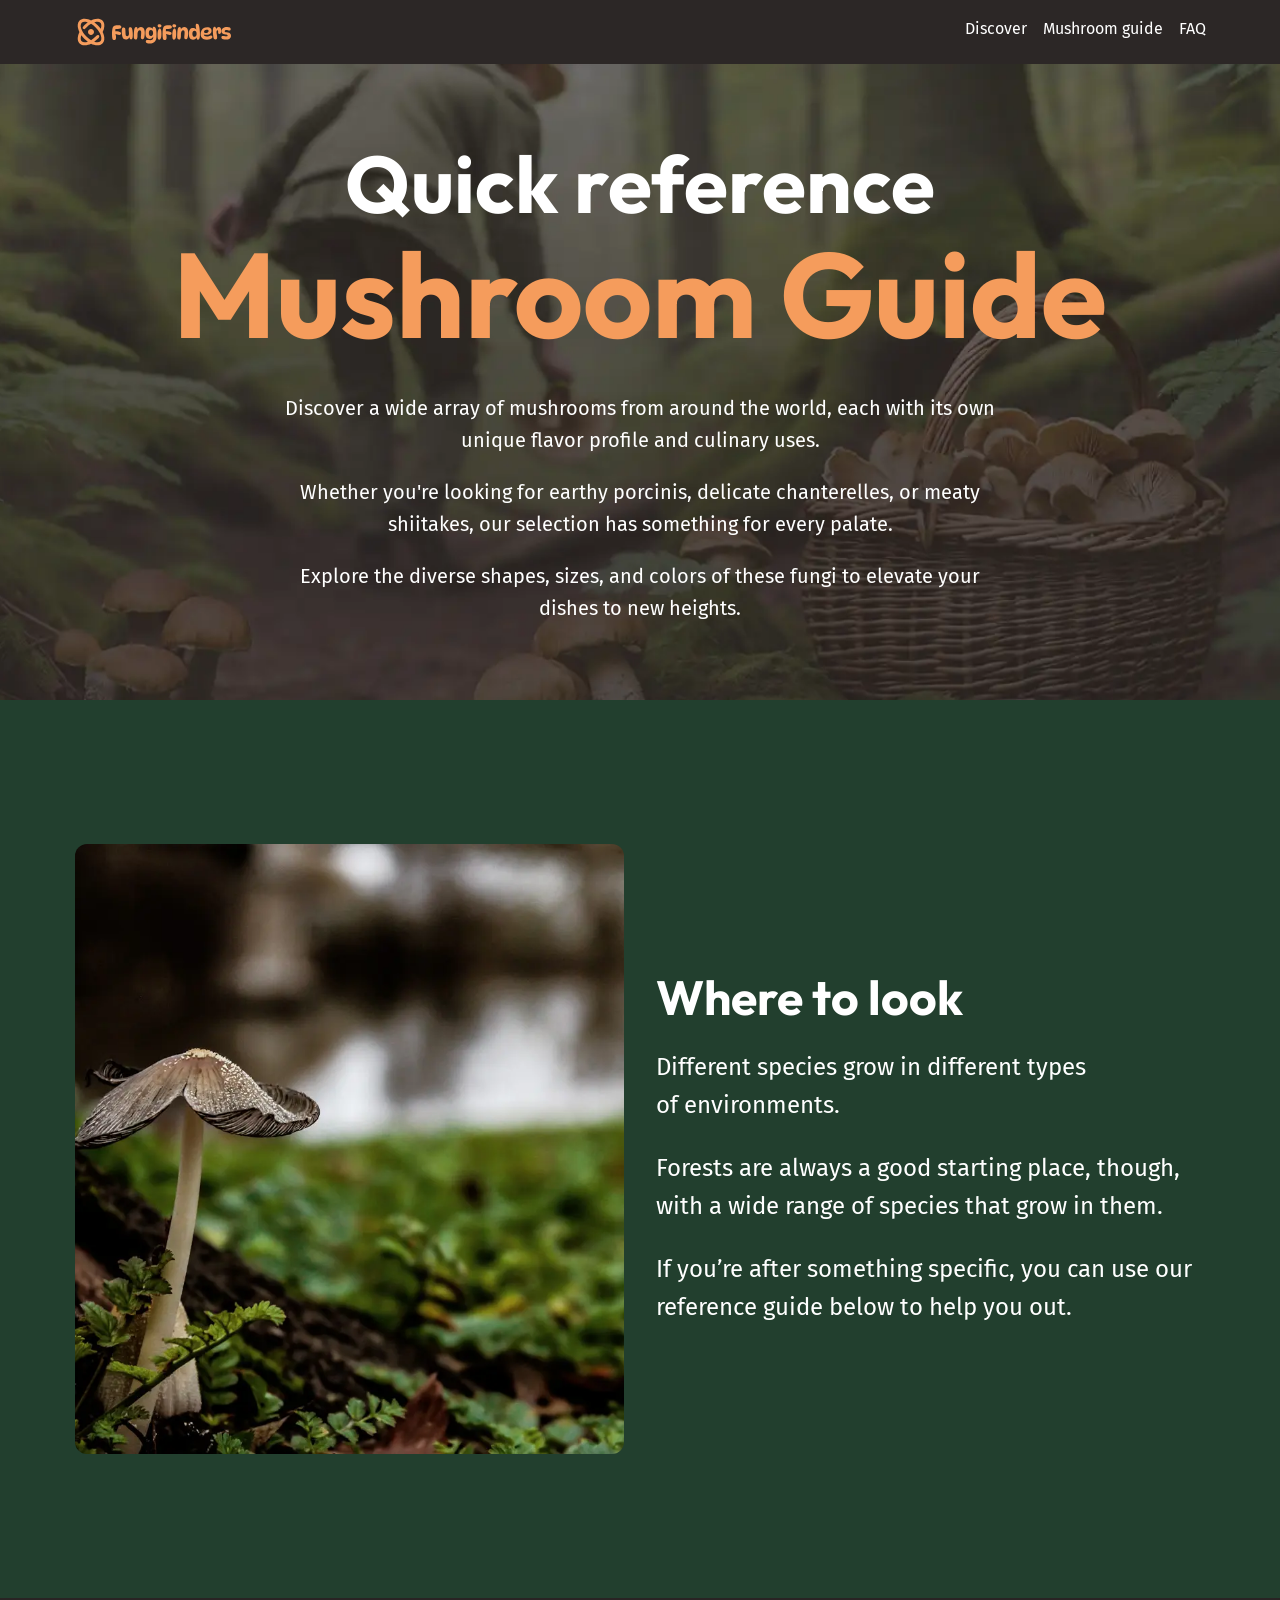
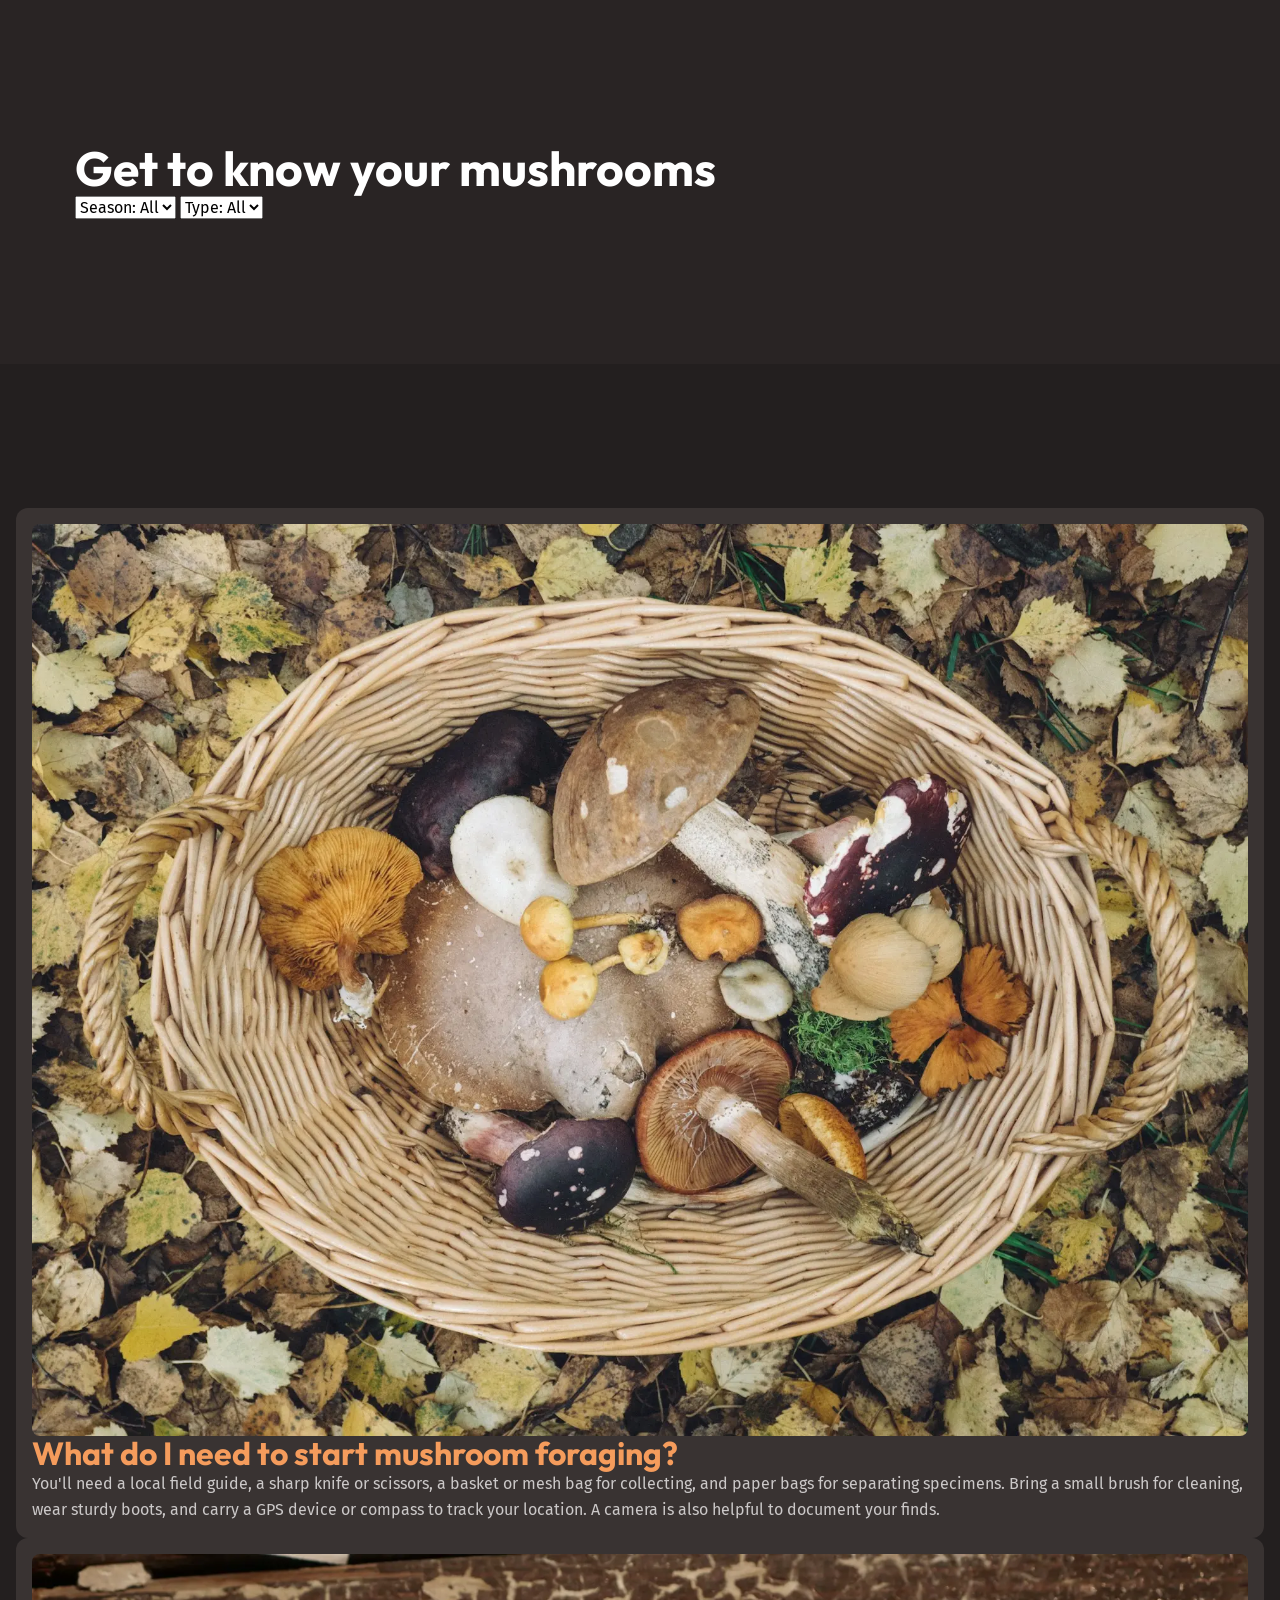
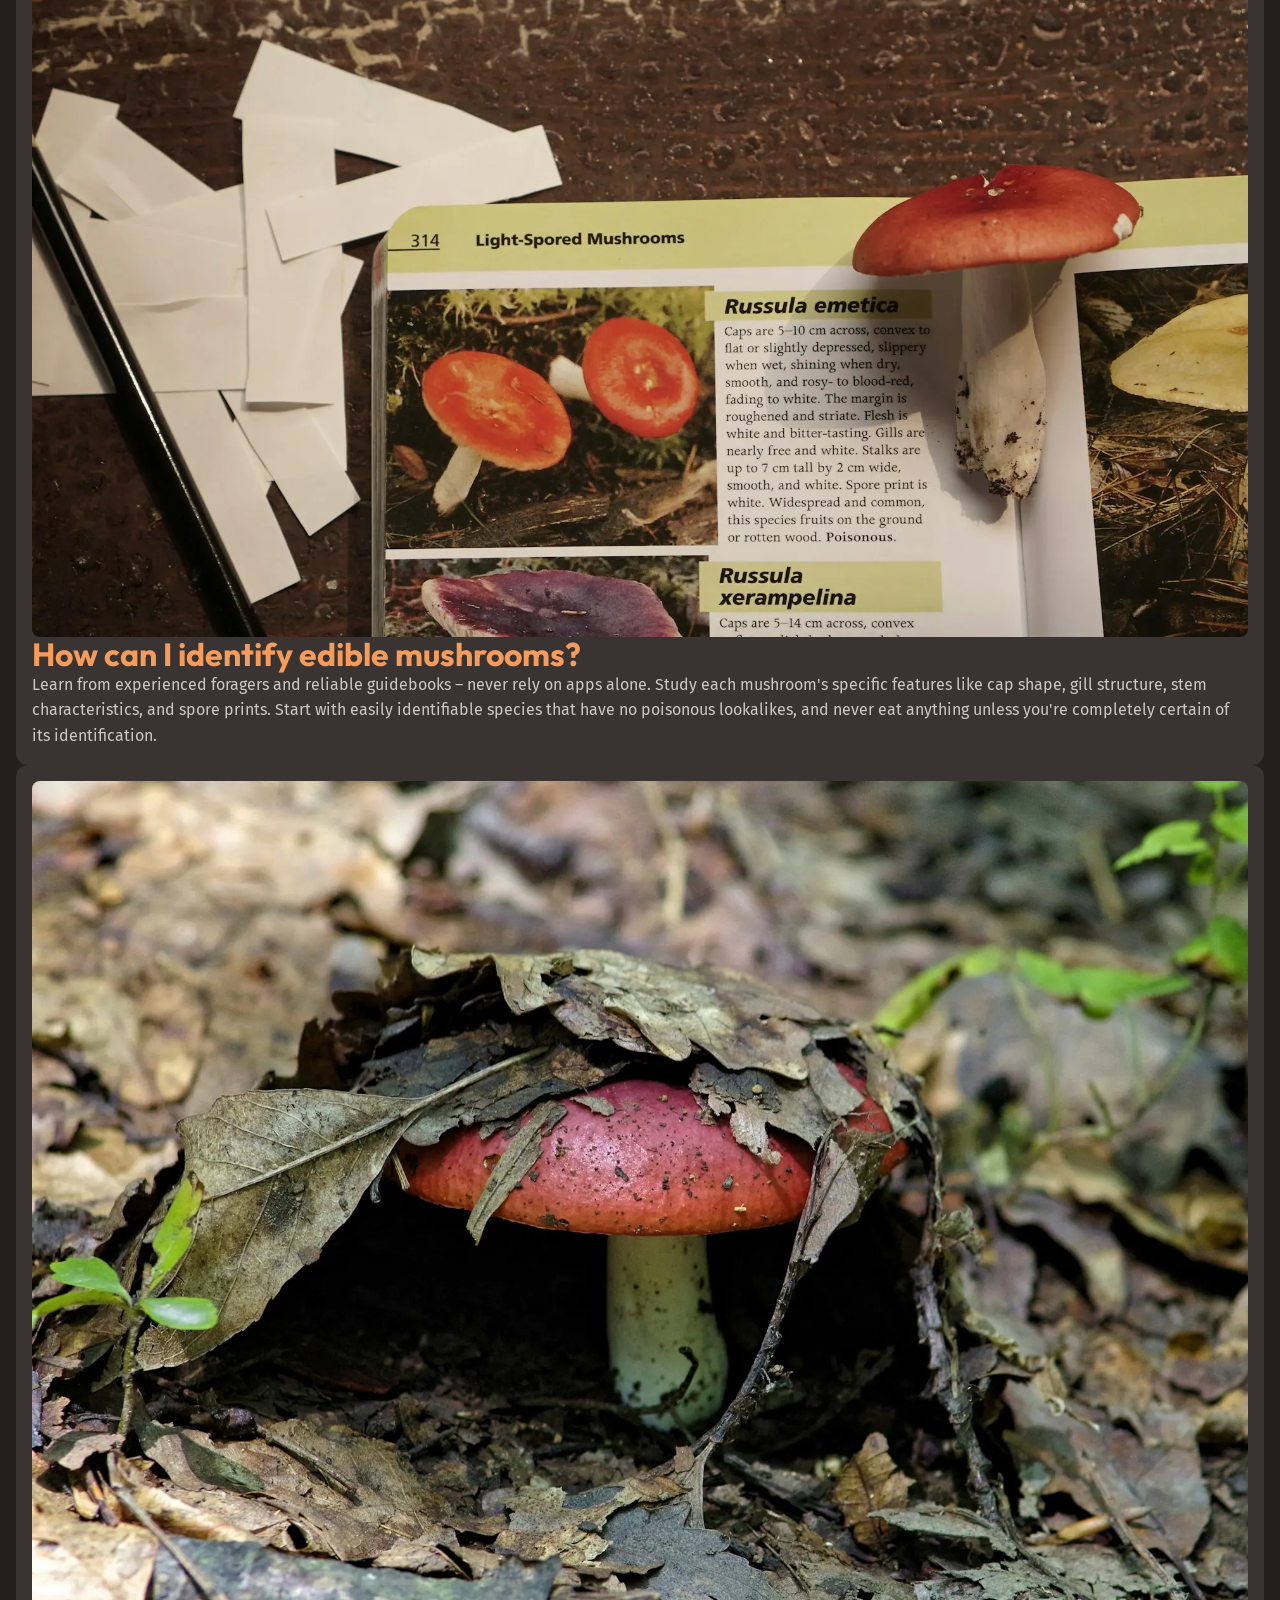
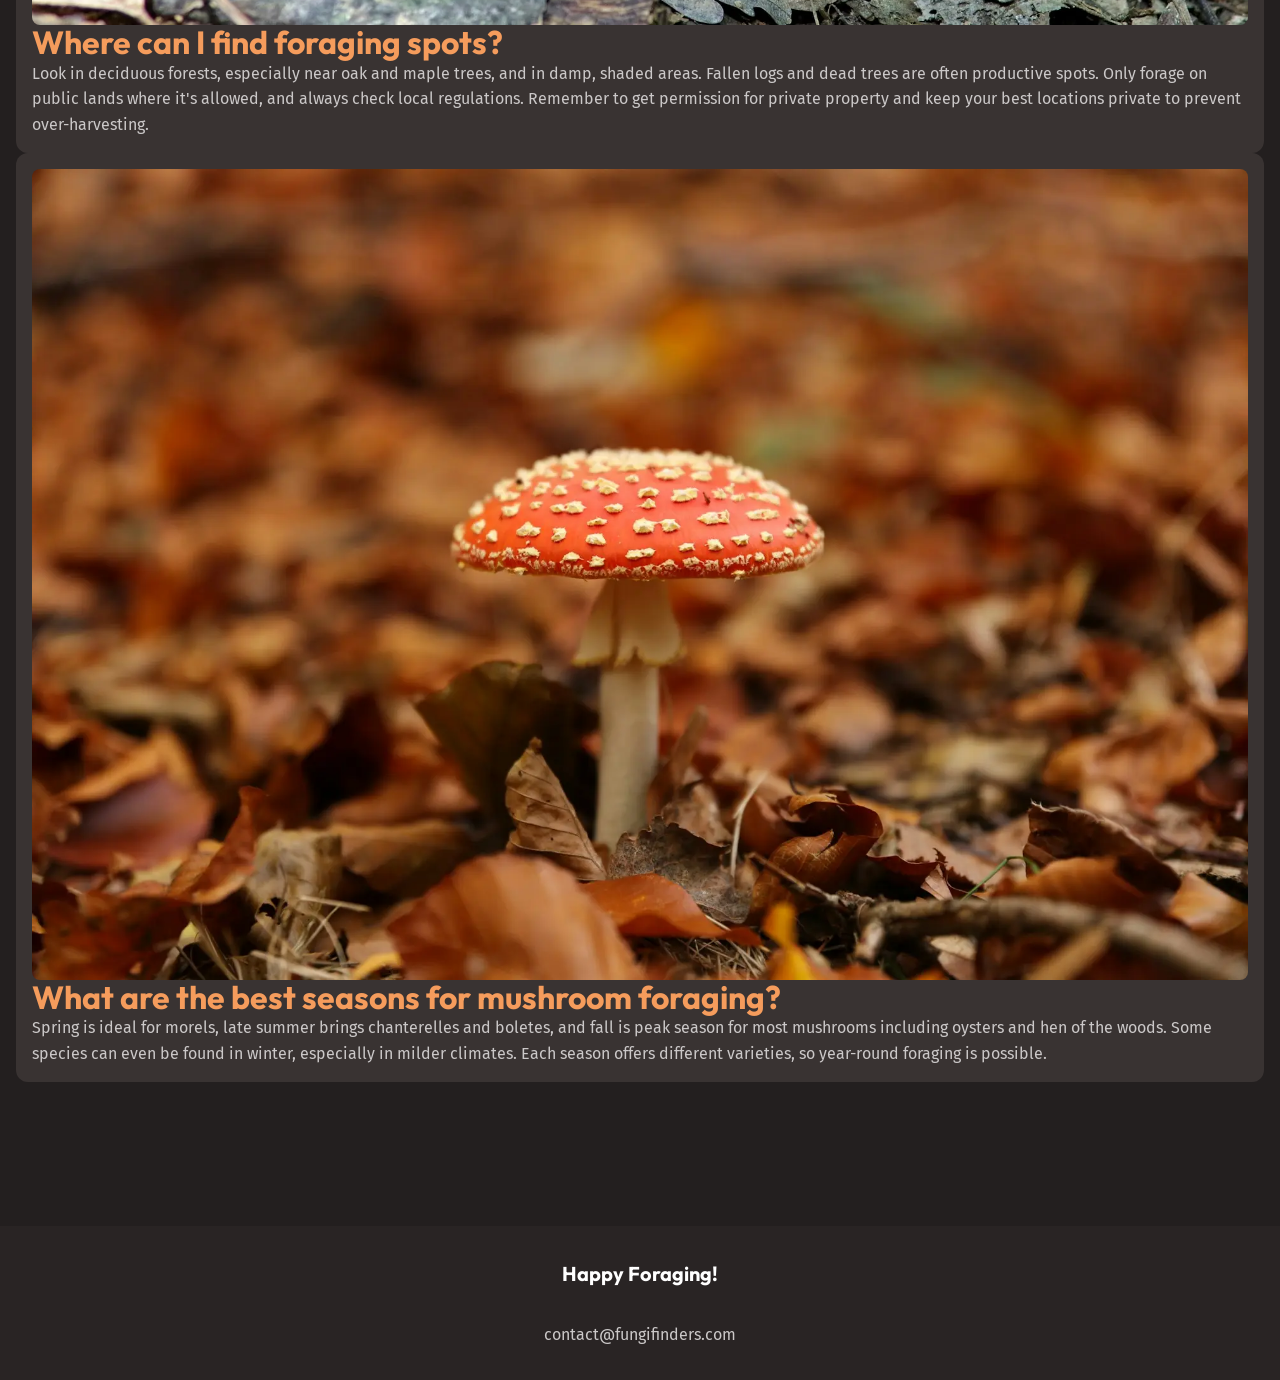
==== mushroom-guide.html @ 8bb2e45a "[ADD] second page markup structure" ====
<!doctype html>
<html lang="en">
  <head>
    <meta charset="UTF-8" />
    <meta name="viewport" content="width=device-width, initial-scale=1.0" />
    <title>Document</title>

    <!-- googlefonts -->
    <link rel="preconnect" href="https://fonts.googleapis.com" />
    <link rel="preconnect" href="https://fonts.gstatic.com" crossorigin />
    <link
      href="https://fonts.googleapis.com/css2?family=Fira+Sans:wght@400;700&family=Outfit:wght@100..900&display=swap"
      rel="stylesheet"
    />
    <!-- styles -->
    <link rel="stylesheet" href="./styles/reset.css" />
    <link rel="stylesheet" href="./styles/colors.css" />
    <link rel="stylesheet" href="./styles/typography.css" />
    <link rel="stylesheet" href="./styles/styles.css" />
  </head>
  <body>
    <a class="skip-to-main" href="#main">Skip to main</a>
    <header class="primary-header">
      <div class="wrapper">
        <div class="primary-header__innner">
          <img src="assets/fungi-finders.svg" alt="Fungi Finders" />
          <button aria-controls="primary-nav" aria-expanded="false">
            <span class="sr-only">Menu</span>
            <img src="/assets/hamburger.svg" alt="" />
          </button>
          <nav id="primary-nav" class="primary-nav">
            <ul role="list">
              <li>
                <a href="/">Discover</a>
              </li>
              <li>
                <a href="#">Mushroom guide</a>
              </li>
              <li>
                <a href="#">FAQ</a>
              </li>
            </ul>
          </nav>
        </div>
      </div>
    </header>

    <main id="main">
      <section class="hero section" data-padding="compact">
        <div class="wrapper">
          <h1 class="hero__title">
            Quick reference<span>Mushroom Guide</span>
          </h1>
        </div>
        <div class="wrapper" data-width="narrow">
          <div class="flow">
            <p>
              Discover a wide array of mushrooms from around the world, each
              with its own unique flavor profile and culinary uses.
            </p>

            <p>
              Whether you're looking for earthy porcinis, delicate chanterelles,
              or meaty shiitakes, our selection has something for every palate.
            </p>

            <p>
              Explore the diverse shapes, sizes, and colors of these fungi to
              elevate your dishes to new heights.
            </p>
          </div>
        </div>
      </section>

      <section class="section background-accent">
        <div class="wrapper">
          <div class="equal-columns" data-alignment="centered" data-gap="large">
            <div>
              <img
                src="/assets/where-to-look.webp"
                alt="َA white mushroom with a large cap growing on the forest floor."
              />
            </div>
            <div class="flow font-size-lg text-high-contrast">
              <h2 class="section-title">Where to look</h2>
              <p>Different species grow in different types of environments.</p>
              <p>
                Forests are always a good starting place, though, with a wide
                range of species that grow in them.
              </p>
              <p>
                If you’re after something specific, you can use our reference
                guide below to help you out.
              </p>
            </div>
          </div>
        </div>
      </section>

      <section class="section background-dark">
        <div class="wrapper">
          <h2 class="section-title">Get to know your mushrooms</h2>
          <select>
            <option value="all">Season: All</option>
            <option value="spring">Spring</option>
            <option value="summer">Summer</option>
            <option value="fall">Fall</option>
          </select>
          <select>
            <option value="all">Type: All</option>
            <option value="edible">Edible</option>
            <option value="toxic">Toxic</option>
          </select>
        </div>

        <!-- grid of 12 cards -->
        <div></div>
      </section>

      <section class="section background-extra-dark">
        <div class="wrapper" data-width="wide">
          <div class="card">
            <img
              src="/assets/start-foraging.webp"
              alt="A basket full of wild mushrooms"
            />
            <h3 class="card__title">
              What do I need to start mushroom foraging?
            </h3>
            <p>
              You'll need a local field guide, a sharp knife or scissors, a
              basket or mesh bag for collecting, and paper bags for separating
              specimens. Bring a small brush for cleaning, wear sturdy boots,
              and carry a GPS device or compass to track your location. A camera
              is also helpful to document your finds.
            </p>
          </div>
          <div class="card">
            <img
              src="/assets/identify-mushrooms.webp"
              alt="A mushroom on top of a book, showing the information about that mushroom."
            />
            <h3 class="card__title">How can I identify edible mushrooms?</h3>
            <p>
              Learn from experienced foragers and reliable guidebooks – never
              rely on apps alone. Study each mushroom's specific features like
              cap shape, gill structure, stem characteristics, and spore prints.
              Start with easily identifiable species that have no poisonous
              lookalikes, and never eat anything unless you're completely
              certain of its identification.
            </p>
          </div>
          <div class="card">
            <img
              src="/assets/where-to-find.webp"
              alt="A wet mushroom with a red cap, poking out from a pile of leaves."
            />
            <h3 class="card__title">Where can I find foraging spots?</h3>
            <p>
              Look in deciduous forests, especially near oak and maple trees,
              and in damp, shaded areas. Fallen logs and dead trees are often
              productive spots. Only forage on public lands where it's allowed,
              and always check local regulations. Remember to get permission for
              private property and keep your best locations private to prevent
              over-harvesting.
            </p>
          </div>
          <div class="card">
            <img
              src="/assets/best-seasons.webp"
              alt="A red capped mushroom with white dots on it growing out of a leafy forest floor."
            />
            <h3 class="card__title">
              What are the best seasons for mushroom foraging?
            </h3>
            <p>
              Spring is ideal for morels, late summer brings chanterelles and
              boletes, and fall is peak season for most mushrooms including
              oysters and hen of the woods. Some species can even be found in
              winter, especially in milder climates. Each season offers
              different varieties, so year-round foraging is possible.
            </p>
          </div>
        </div>
      </section>
    </main>

    <footer class="primary-footer">
      <p>Happy Foraging!</p>
      <a href="mailto:contact@fungifinders.com">contact@fungifinders.com</a>
    </footer>

    <script src="scripts/main.js"></script>
  </body>
</html>
---- styles/colors.css ----
:root {
  --clr-white: hsl(0, 0%, 100%);

  --clr-gray-100: hsl(0, 2%, 79%);

  --clr-brand-400: hsl(25, 88%, 75%);
  --clr-brand-500: hsl(25, 88%, 66%);

  --clr-green-400: hsl(143, 19%, 49%);
  --clr-green-500: hsl(143, 38%, 37%);
  --clr-green-600: hsl(145, 29%, 19%);

  --clr-brown-500: hsl(10, 5%, 25%);
  --clr-brown-600: hsl(9, 7%, 21%);
  --clr-brown-700: hsl(9, 8%, 16%);
  --clr-brown-800: hsl(0, 6%, 15%);
  --clr-brown-900: hsl(0, 6%, 13%);

  --clr-orange-500: hsl(28, 43%, 28%);

  --clr-red-500: hsl(359, 34%, 24%);

  --clr-teal-500: hsl(186, 42%, 25%);
}
---- styles/typography.css ----
:root {
  --ff-heading: "Outfit", sans-serif;
  --ff-body: "Fira Sans", sans-serif;

  --fs-300: 0.875rem;
  --fs-400: 1rem;
  --fs-500: 1.125rem;
  --fs-600: 1.25rem;
  --fs-700: 1.5rem;
  --fs-800: 2rem;
  --fs-900: 3.75rem;
  --fs-1000: 3.75rem;

  @media (width > 760px) {
    --fs-300: 0.875rem;
    --fs-400: 1rem;
    --fs-500: 1.25rem;
    --fs-600: 1.5rem;
    --fs-700: 2rem;
    --fs-800: 3rem;
    --fs-900: 5rem;
    --fs-1000: 7.5rem;
  }
}
---- styles/styles.css ----
:root {
  --text-main: var(--clr-gray-100);
  --text-high-contrast: var(--clr-white);
  --text-brand: var(--clr-brand-500);
  --text-brand-light: var(--clr-brand-400);

  --background-accent-light: var(--clr-green-400);
  --background-accent-main: var(--clr-green-500);
  --background-accent-dark: var(--clr-green-600);

  --background-extra-light: var(--clr-brown-500);
  --background-light: var(--clr-brown-600);
  --background-main: var(--clr-brown-700);
  --background-dark: var(--clr-brown-800);
  --background-extra-dark: var(--clr-brown-900);

  --font-family-heading: var(--ff-heading);
  --font-family-body: var(--ff-body);

  --font-size-heading-sm: var(--fs-700);
  --font-size-heading-regular: var(--fs-800);
  --font-size-heading-lg: var(--fs-900);
  --font-size-heading-xl: var(--fs-1000);

  --font-size-sm: var(--fs-300);
  --font-size-regular: var(--fs-400);
  --font-size-md: var(--fs-500);
  --font-size-lg: var(--fs-600);

  --border-radius-1: 0.25rem;
  --border-radius-2: 0.5rem;
  --border-radius-3: 0.75rem;
}

@layer reset {
  html {
    font-family: var(--ff-body);
    line-height: 1.6;
  }

  body {
    background-color: var(--background-main);
    color: var(--text-main);
    font-size: var(--font-size-regular);

    h1,
    h2,
    h3,
    h4 {
      font-family: var(--ff-heading);
      color: var(--text-high-contrast);
    }

    h1 {
      font-size: var(--font-size-heading-lg);
    }

    a {
      color: var(--text-high-contrast);
    }

    a:hover,
    a:focus-visible {
      color: var(--text-brand-light);
    }

    img {
      border-radius: var(--border-radius-3);
    }
  }
}

@layer layout {
  .flow > * + * {
    margin-top: 1em;
  }

  .grid-flow {
    gap: var(--grid-flow-gap, 1rem);
  }

  .equal-columns {
    display: grid;
    gap: var(--equal-columns-gap, 1rem);
    align-items: var(--equal-columns-vertical-alignment, stretch);

    @media (width > 760px) {
      grid-auto-flow: column;
      grid-auto-columns: 1fr;
    }

    &[data-gap="large"] {
      --equal-columns-gap: 2rem;
    }

    &[data-alignment="centered"] {
      --equal-columns-vertical-alignment: center;
    }
  }

  .section {
    --padding-block: 3.75rem;

    padding-block: var(--padding-block);

    @media (width > 720px) {
      padding-block: 8rem;
    }

    &[data-padding="compact"] {
      padding-block: var(--padding-block);
    }
  }

  .wrapper {
    --wraper-max-width: 1131px;
    --wrappper-width-wide: 1344px;
    --wrapper-width-narrow: 720px;

    max-width: var(--wraper-max-width);
    margin-inline: auto;
    padding: 1rem;

    box-sizing: content-box;

    &[data-width="wide"] {
      max-width: var(--wrappper-width-wide);
    }
    &[data-width="narrow"] {
      max-width: var(--wrapper-width-narrow);
    }
  }
}

@layer components {
  .skip-to-main:not(:focus) {
    clip: rect(0 0 0 0);
    clip-path: inset(50%);
    height: 1px;
    overflow: hidden;
    position: absolute;
    white-space: nowrap;
    width: 1px;
  }

  .skip-to-main {
    position: absolute;
    background-color: var(--background-accent-main);
    top: 1rem;
    left: 2rem;
    padding: 1rem;
    border: 0;
    border-radius: var(--border-radius-2);
  }

  .primary-header__innner {
    display: flex;
    flex-wrap: wrap;
    gap: 1rem;
    justify-content: space-between;
  }

  [aria-controls="primary-nav"] {
    z-index: 200;
    cursor: pointer;
    background: transparent;
    border: 0;
    display: none;
    img {
      border-radius: 0;
    }

    @media (width < 720px) {
      display: inline-block;
    }
  }

  .primary-nav {
    ul {
      display: flex;
      flex-wrap: wrap;
      gap: 0.5rem 1rem;
    }

    a {
      text-decoration: none;
    }

    @media (width < 720px) {
      display: none;
      position: absolute;
      z-index: 100;
      top: 0;
      right: 0;
      font-size: var(--font-size-lg);
      font-family: var(--ff-heading);
      background-color: var(--background-accent-main);
      padding: 2rem;
      font-weight: 700;
      border-radius: 0 0 0 var(--border-radius-2);

      ul {
        gap: 0;
        flex-direction: column;
      }

      /* li:not(:first-child) {} */
      li + li {
        margin-block-start: 1rem;
        padding-block-start: 1rem;
        border-top: 2px solid var(--background-accent-light);
      }
    }

    /* same as commented code */
    [aria-expanded="true"] ~ & {
      display: block;
    }
  }

  /* @media (width < 720px) {
    [aria-expanded="true"] ~ .primary-nav {
      display: block;
    }
  } */

  .hero {
    text-align: center;
    font-size: var(--font-size-md);
    color: var(--text-high-contrast);
    background-image: url("/assets//hero.webp");
    background-size: cover;
    background-position: center;
  }

  .hero__title {
    font-size: var(--font-size-heading-lg);

    span {
      font-size: var(--font-size-heading-xl);
      /* font-size: 7.5rem; */
      color: var(--text-brand);
      display: block;
    }
  }

  .card {
    padding: 1rem;
    background-color: var(--background-light);
    border-radius: var(--border-radius-3);

    img {
      border-radius: var(--border-radius-2);
    }
  }

  .card__title {
    font-size: var(--car-title-font-size, var(--font-size-heading-sm));
    color: var(--card-title-color, var(--text-brand));
  }

  .button {
    display: inline-flex;
    text-decoration: none;
    padding: 0.5rem;
    background-color: var(--background-accent-main);
    font-size: var(--font-size-md);
    border-radius: var(--border-radius-2);
    cursor: pointer;
    font-weight: 700;
    &:hover,
    &:focus-visible {
      color: var(--text-high-contrast);
      background-color: var(--background-accent-light);
    }
  }

  .primary-footer {
    text-align: center;
    background-color: var(--background-dark);
    padding: 2rem;
    display: grid;
    gap: 2rem;

    p {
      font-weight: 700;
      font-family: var(--ff-heading);
      font-size: var(--font-size-md);
      color: var(--text-high-contrast);
    }

    a {
      text-decoration: none;
      color: var(--text-main);
    }
    a:hover,
    a:focus-visible {
      color: var(--text-brand);
    }
  }
}

@layer utilities {
  .text-center {
    text-align: center;
  }
  .text-brand {
    color: var(--text-brand);
  }
  .text-high-contrast {
    color: var(--text-high-contrast);
  }

  .section-title {
    font-size: var(--font-size-heading-regular);
  }

  .background-base {
    background-color: var(--background-base);
  }
  .background-light {
    background-color: var(--background-light);
  }
  .background-extra-light {
    background-color: var(--background-extra-light);
  }
  .background-dark {
    background-color: var(--background-dark);
  }
  .background-extra-dark {
    background-color: var(--background-extra-dark);
  }

  .background-accent {
    background-color: var(--background-accent-dark);
  }

  .font-size-sm {
    font-size: var(--font-size-sm);
  }
  .font-size-regular {
    font-size: var(--font-size-regular);
  }
  .font-size-md {
    font-size: var(--font-size-md);
  }
  .font-size-lg {
    font-size: var(--font-size-lg);
  }
  /* visually-hidden for screen readers */
  .sr-only {
    clip: rect(0 0 0 0);
    clip-path: inset(50%);
    height: 1px;
    overflow: hidden;
    position: absolute;
    white-space: nowrap;
    width: 1px;
  }
}
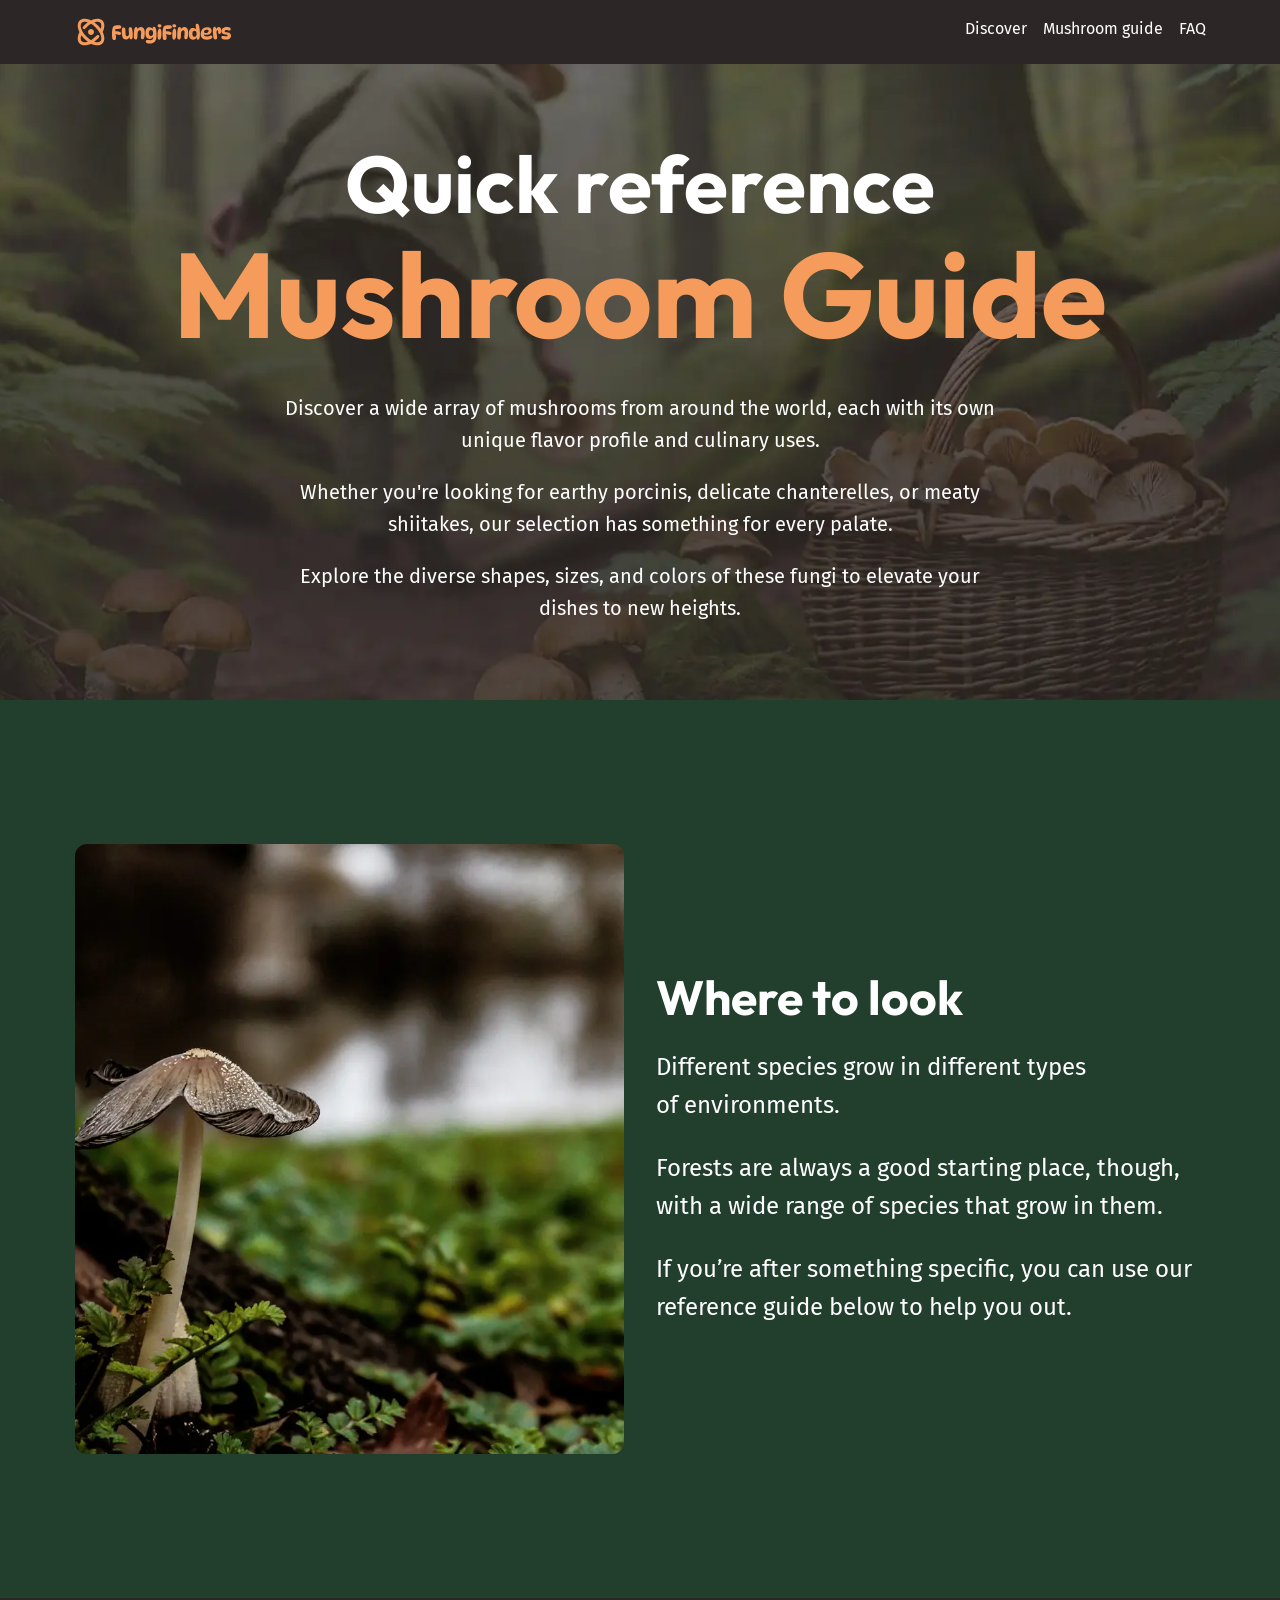
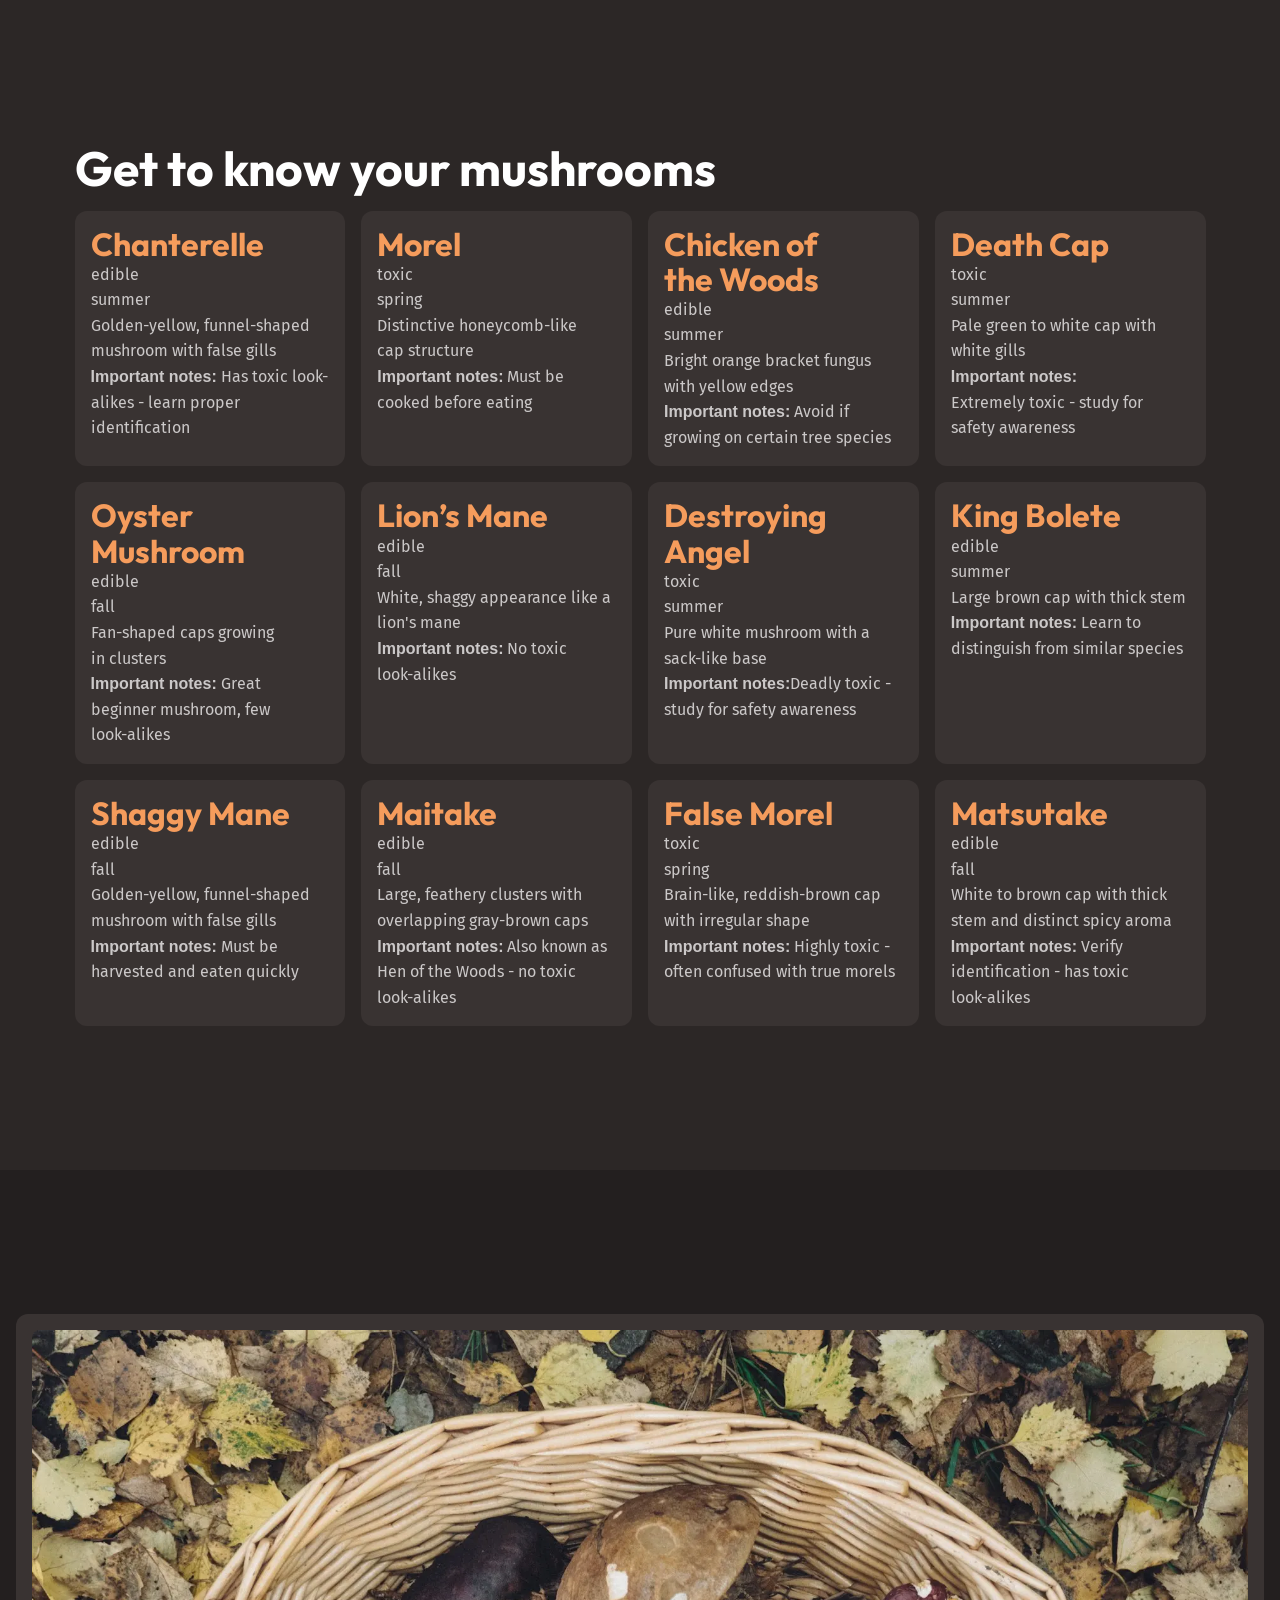
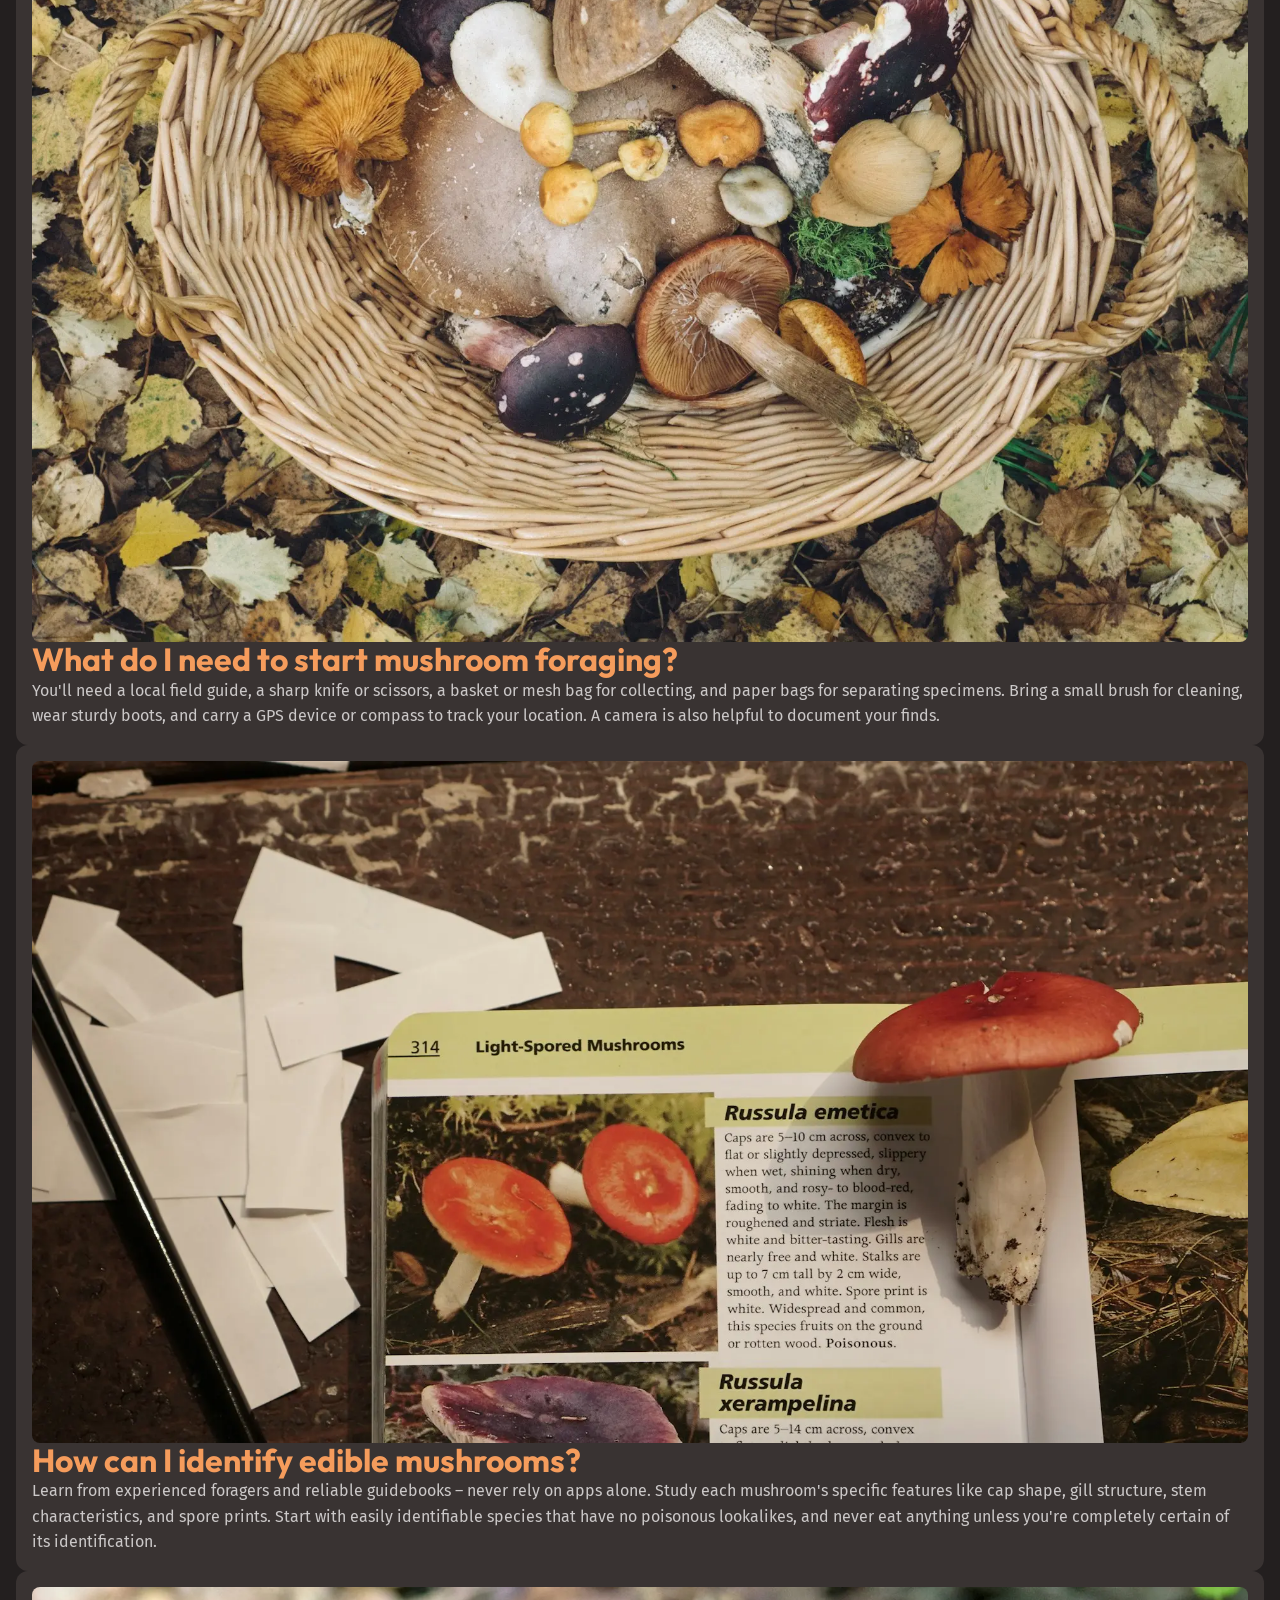
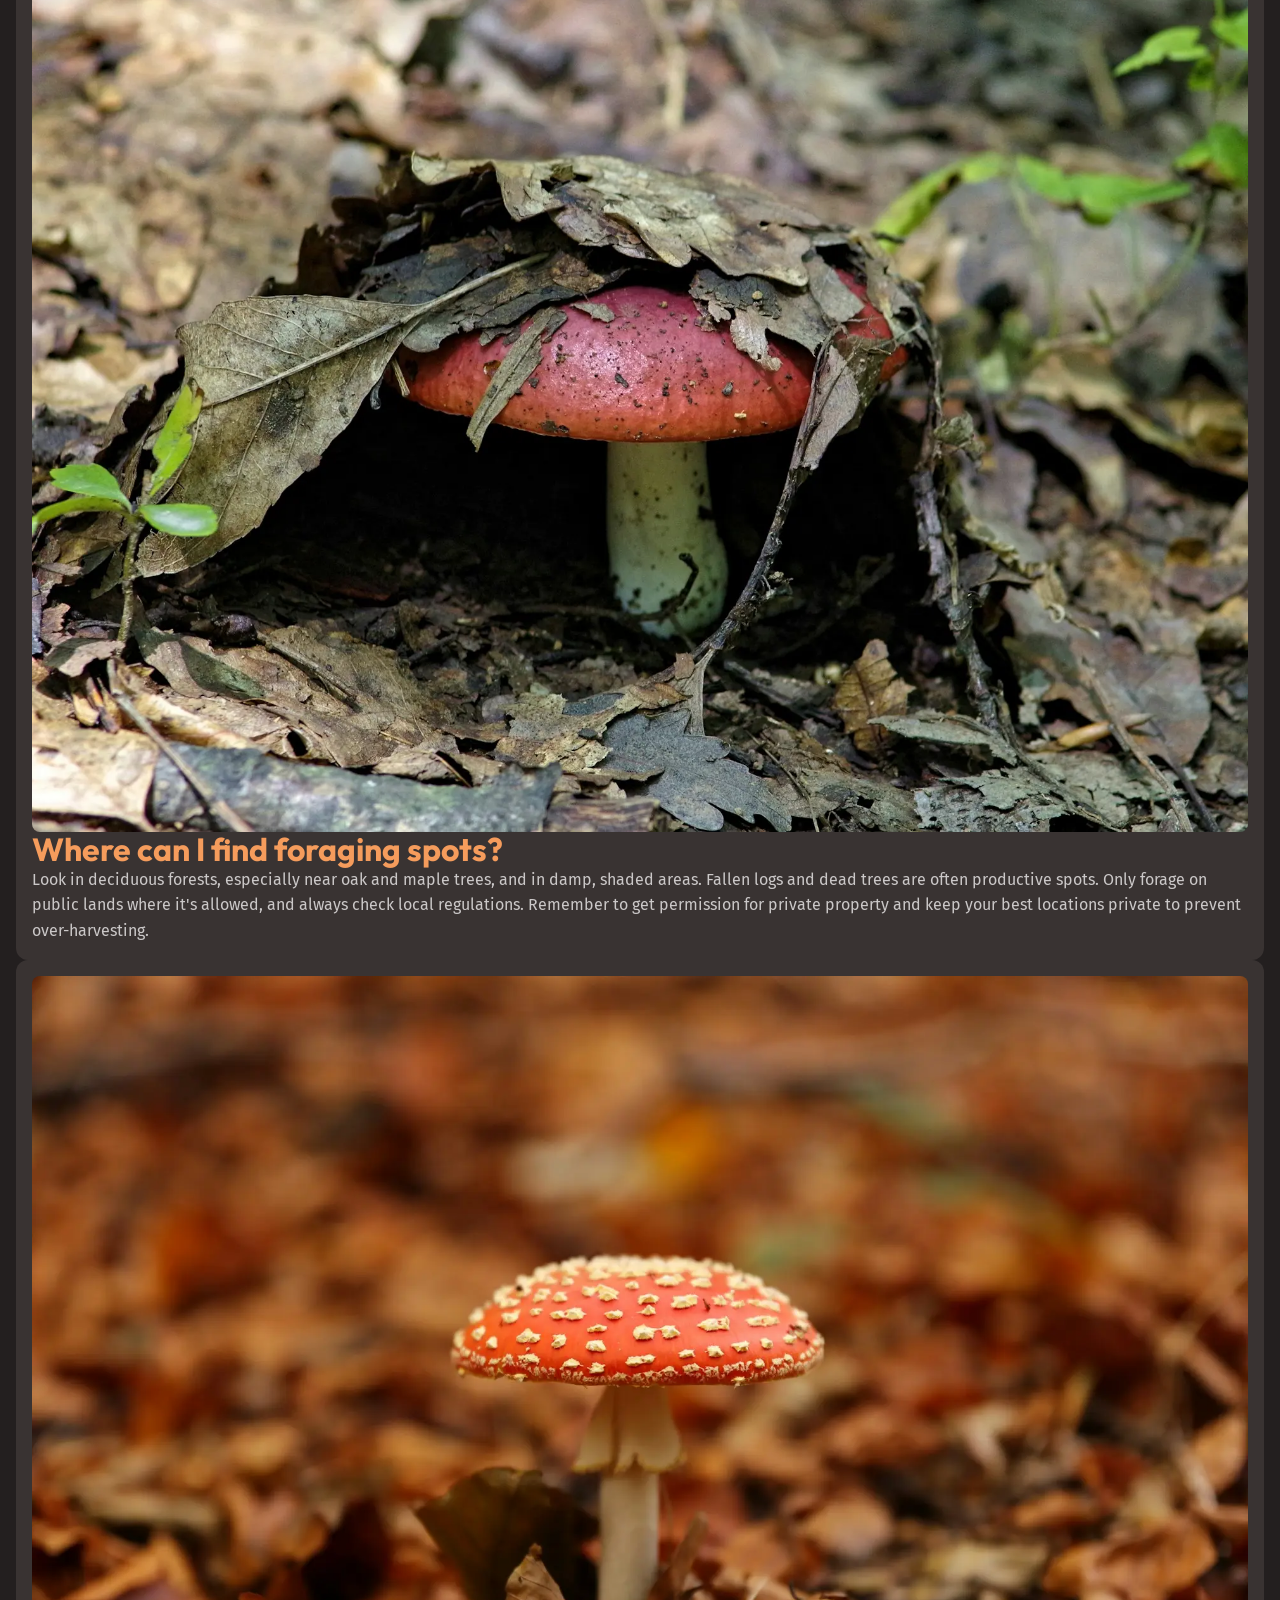
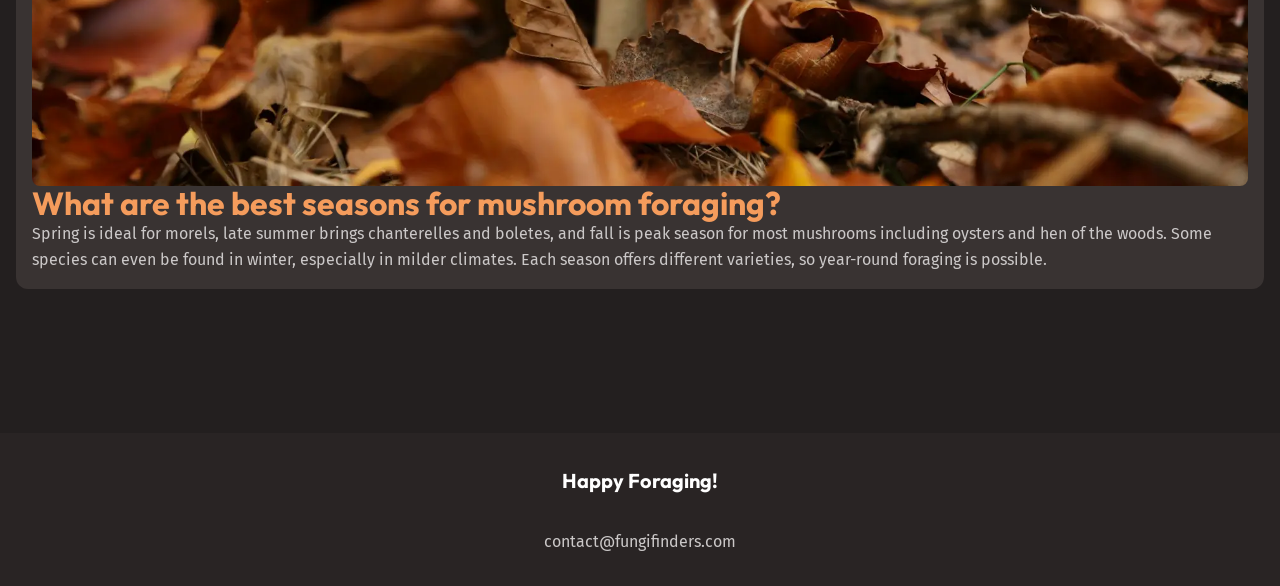
==== commit 379e1167: "[ADD] twelve responsible cards" ====
--- a/mushroom-guide.html
+++ b/mushroom-guide.html
@@ -97,24 +97,330 @@
         </div>
       </section>
 
-      <section class="section background-dark">
-        <div class="wrapper">
+    <section class="section mushroom-guide">
+        <div class="wrapper flow">
           <h2 class="section-title">Get to know your mushrooms</h2>
-          <select>
-            <option value="all">Season: All</option>
-            <option value="spring">Spring</option>
-            <option value="summer">Summer</option>
-            <option value="fall">Fall</option>
-          </select>
-          <select>
-            <option value="all">Type: All</option>
-            <option value="edible">Edible</option>
-            <option value="toxic">Toxic</option>
-          </select>
+          <div>
+            <select name="season" id="season" hidden>
+              <option value="all">Season: All</option>
+              <option value="spring">Spring</option>
+              <option value="summer">Summer</option>
+              <option value="fall">Fall</option>
+            </select>
+            <select name="edible" id="edible" hidden>
+              <option value="all">Type: All</option>
+              <option value="edible">Edible</option>
+              <option value="toxic">Toxic</option>
+            </select>
+          </div>
+
+          <div class="grid-auto-fit">
+            <div class="card">
+              <h3 class="card__title">Chanterelle</h3>
+              <ul
+                class="tag-list"
+                role="list"
+                aria-label="Mushroom characteristics"
+              >
+                <li data-edible="edible">
+                  <span class="sr-only">This mushroom is</span>
+                  edible
+                </li>
+                <li data-season="summer">
+                  <span class="sr-only"
+                    >You can harvest this mushroom in the</span
+                  >
+                  summer
+                </li>
+              </ul>
+
+              <p>Golden-yellow, funnel-shaped mushroom with false gills</p>
+              <p class="card__note">
+                <strong>Important notes:</strong> Has toxic look-alikes - learn
+                proper identification
+              </p>
+            </div>
+            <div class="card">
+              <h3 class="card__title">Morel</h3>
+              <ul
+                class="tag-list"
+                role="list"
+                aria-label="Mushroom characteristics"
+              >
+                <li data-edible="toxic">
+                  <span class="sr-only">This mushroom is</span>
+                  toxic
+                </li>
+                <li data-season="spring">
+                  <span class="sr-only"
+                    >You can harvest this mushroom in the</span
+                  >
+                  spring
+                </li>
+              </ul>
+
+              <p>Distinctive honeycomb-like cap structure</p>
+              <p class="card__note">
+                <strong>Important notes:</strong> Must be cooked before eating
+              </p>
+            </div>
+
+            <div class="card">
+              <h3 class="card__title">Chicken of the Woods</h3>
+              <ul
+                class="tag-list"
+                role="list"
+                aria-label="Mushroom characteristics"
+              >
+                <li data-edible="edible">
+                  <span class="sr-only">This mushroom is</span>
+                  edible
+                </li>
+                <li data-season="summer">
+                  <span class="sr-only"
+                    >You can harvest this mushroom in the</span
+                  >
+                  summer
+                </li>
+              </ul>
+
+              <p>Bright orange bracket fungus with yellow edges</p>
+              <p class="card__note">
+                <strong>Important notes:</strong> Avoid if growing on certain
+                tree species
+              </p>
+            </div>
+
+            <div class="card">
+              <h3 class="card__title">Death Cap</h3>
+              <ul
+                class="tag-list"
+                role="list"
+                aria-label="Mushroom characteristics"
+              >
+                <li data-edible="toxic">
+                  <span class="sr-only">This mushroom is</span>
+                  toxic
+                </li>
+                <li data-season="summer">
+                  <span class="sr-only"
+                    >You can harvest this mushroom in the</span
+                  >
+                  summer
+                </li>
+              </ul>
+
+              <p>Pale green to white cap with white gills</p>
+              <p class="card__note">
+                <strong>Important notes:</strong> Extremely toxic - study for
+                safety awareness
+              </p>
+            </div>
+            <div class="card">
+              <h3 class="card__title">Oyster Mushroom</h3>
+              <ul
+                class="tag-list"
+                role="list"
+                aria-label="Mushroom characteristics"
+              >
+                <li data-edible="edible">
+                  <span class="sr-only">This mushroom is</span>
+                  edible
+                </li>
+                <li data-season="fall">
+                  <span class="sr-only"
+                    >You can harvest this mushroom in the</span
+                  >
+                  fall
+                </li>
+              </ul>
+
+              <p>Fan-shaped caps growing in clusters</p>
+              <p class="card__note">
+                <strong>Important notes:</strong> Great beginner mushroom, few
+                look-alikes
+              </p>
+            </div>
+            <div class="card">
+              <h3 class="card__title">Lion’s Mane</h3>
+              <ul
+                class="tag-list"
+                role="list"
+                aria-label="Mushroom characteristics"
+              >
+                <li data-edible="edible">
+                  <span class="sr-only">This mushroom is</span>
+                  edible
+                </li>
+                <li data-season="fall">
+                  <span class="sr-only"
+                    >You can harvest this mushroom in the</span
+                  >
+                  fall
+                </li>
+              </ul>
+
+              <p>White, shaggy appearance like a lion's mane</p>
+              <p class="card__note">
+                <strong>Important notes:</strong> No toxic look-alikes
+              </p>
+            </div>
+            <div class="card">
+              <h3 class="card__title">Destroying Angel</h3>
+              <ul
+                class="tag-list"
+                role="list"
+                aria-label="Mushroom characteristics"
+              >
+                <li data-edible="edible">
+                  <span class="sr-only">This mushroom is</span>
+                  toxic
+                </li>
+                <li data-season="summer">
+                  <span class="sr-only"
+                    >You can harvest this mushroom in the</span
+                  >
+                  summer
+                </li>
+              </ul>
+
+              <p>Pure white mushroom with a sack-like base</p>
+              <p class="card__note">
+                <strong>Important notes:</strong>Deadly toxic - study for safety
+                awareness
+              </p>
+            </div>
+            <div class="card">
+              <h3 class="card__title">King Bolete</h3>
+              <ul
+                class="tag-list"
+                role="list"
+                aria-label="Mushroom characteristics"
+              >
+                <li data-edible="edible">
+                  <span class="sr-only">This mushroom is</span>
+                  edible
+                </li>
+                <li data-season="summer">
+                  <span class="sr-only"
+                    >You can harvest this mushroom in the</span
+                  >
+                  summer
+                </li>
+              </ul>
+
+              <p>Large brown cap with thick stem</p>
+              <p class="card__note">
+                <strong>Important notes:</strong> Learn to distinguish from
+                similar species
+              </p>
+            </div>
+            <div class="card">
+              <h3 class="card__title">Shaggy Mane</h3>
+              <ul
+                class="tag-list"
+                role="list"
+                aria-label="Mushroom characteristics"
+              >
+                <li data-edible="edible">
+                  <span class="sr-only">This mushroom is</span>
+                  edible
+                </li>
+                <li data-season="fall">
+                  <span class="sr-only"
+                    >You can harvest this mushroom in the</span
+                  >
+                  fall
+                </li>
+              </ul>
+
+              <p>Golden-yellow, funnel-shaped mushroom with false gills</p>
+              <p class="card__note">
+                <strong>Important notes:</strong> Must be harvested and eaten
+                quickly
+              </p>
+            </div>
+            <div class="card">
+              <h3 class="card__title">Maitake</h3>
+              <ul
+                class="tag-list"
+                role="list"
+                aria-label="Mushroom characteristics"
+              >
+                <li data-edible="edible">
+                  <span class="sr-only">This mushroom is</span>
+                  edible
+                </li>
+                <li data-season="fall">
+                  <span class="sr-only"
+                    >You can harvest this mushroom in the</span
+                  >
+                  fall
+                </li>
+              </ul>
+
+              <p>Large, feathery clusters with overlapping gray-brown caps</p>
+              <p class="card__note">
+                <strong>Important notes:</strong> Also known as Hen of the Woods
+                - no toxic look-alikes
+              </p>
+            </div>
+            <div class="card">
+              <h3 class="card__title">False Morel</h3>
+              <ul
+                class="tag-list"
+                role="list"
+                aria-label="Mushroom characteristics"
+              >
+                <li data-edible="toxic">
+                  <span class="sr-only">This mushroom is</span>
+                  toxic
+                </li>
+                <li data-season="spring">
+                  <span class="sr-only"
+                    >You can harvest this mushroom in the</span
+                  >
+                  spring
+                </li>
+              </ul>
+
+              <p>Brain-like, reddish-brown cap with irregular shape</p>
+              <p class="card__note">
+                <strong>Important notes:</strong> Highly toxic - often confused
+                with true morels
+              </p>
+            </div>
+            <div class="card">
+              <h3 class="card__title">Matsutake</h3>
+              <ul
+                class="tag-list"
+                role="list"
+                aria-label="Mushroom characteristics"
+              >
+                <li data-edible="edible">
+                  <span class="sr-only">This mushroom is</span>
+                  edible
+                </li>
+                <li data-season="fall">
+                  <span class="sr-only"
+                    >You can harvest this mushroom in the</span
+                  >
+                  fall
+                </li>
+              </ul>
+
+              <p>White to brown cap with thick stem and distinct spicy aroma</p>
+              <p class="card__note">
+                <strong>Important notes:</strong> Verify identification - has
+                toxic look-alikes
+              </p>
+            </div>
+          </div>
+
+          <div class="no-results-message" hidden>
+            No cards match these filters
+          </div>
         </div>
-
-        <!-- grid of 12 cards -->
-        <div></div>
       </section>
 
       <section class="section background-extra-dark">
--- a/styles/styles.css
+++ b/styles/styles.css
@@ -129,6 +129,13 @@
     &[data-width="narrow"] {
       max-width: var(--wrapper-width-narrow);
     }
+  }
+
+  /* mushroom page */
+  .grid-auto-fit {
+    display: grid;
+    gap: 1rem 1rem;
+    grid-template-columns: repeat(auto-fit, minmax(min(250px, 100%), 1fr));
   }
 }
 
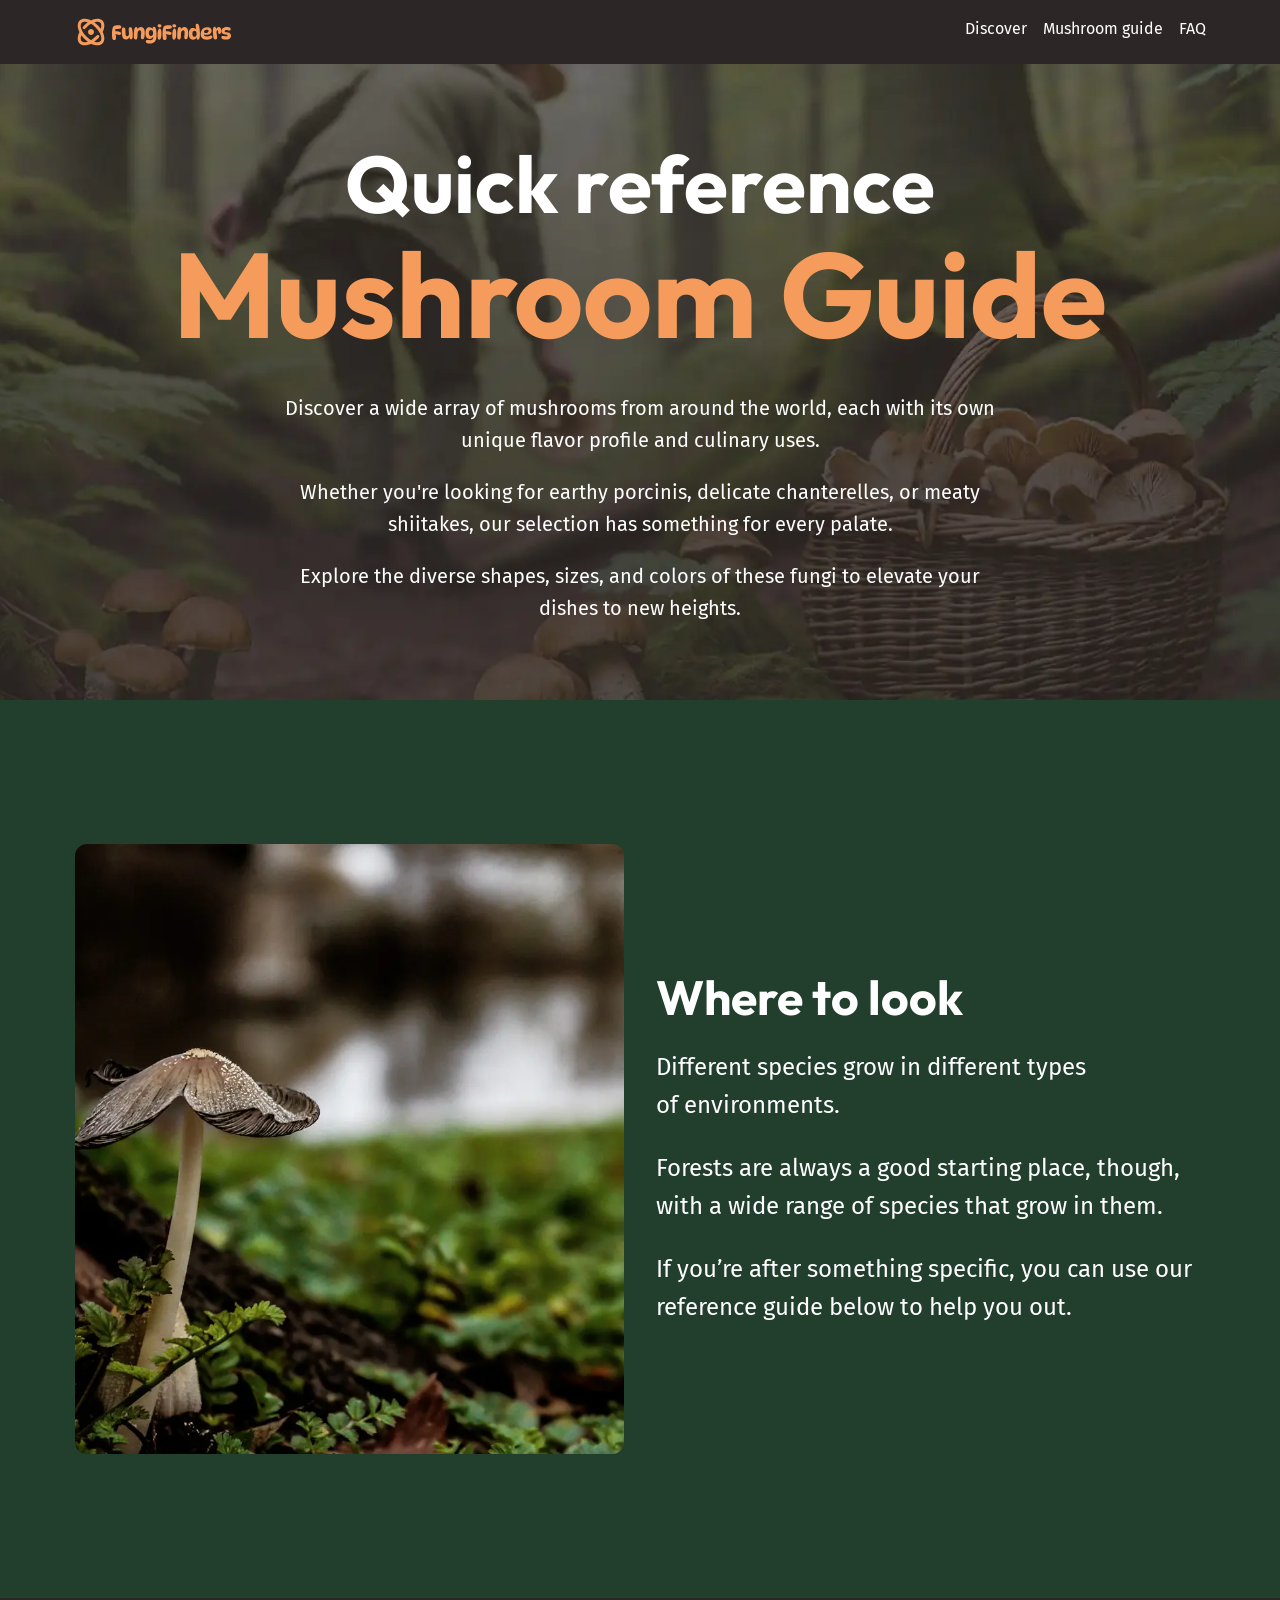
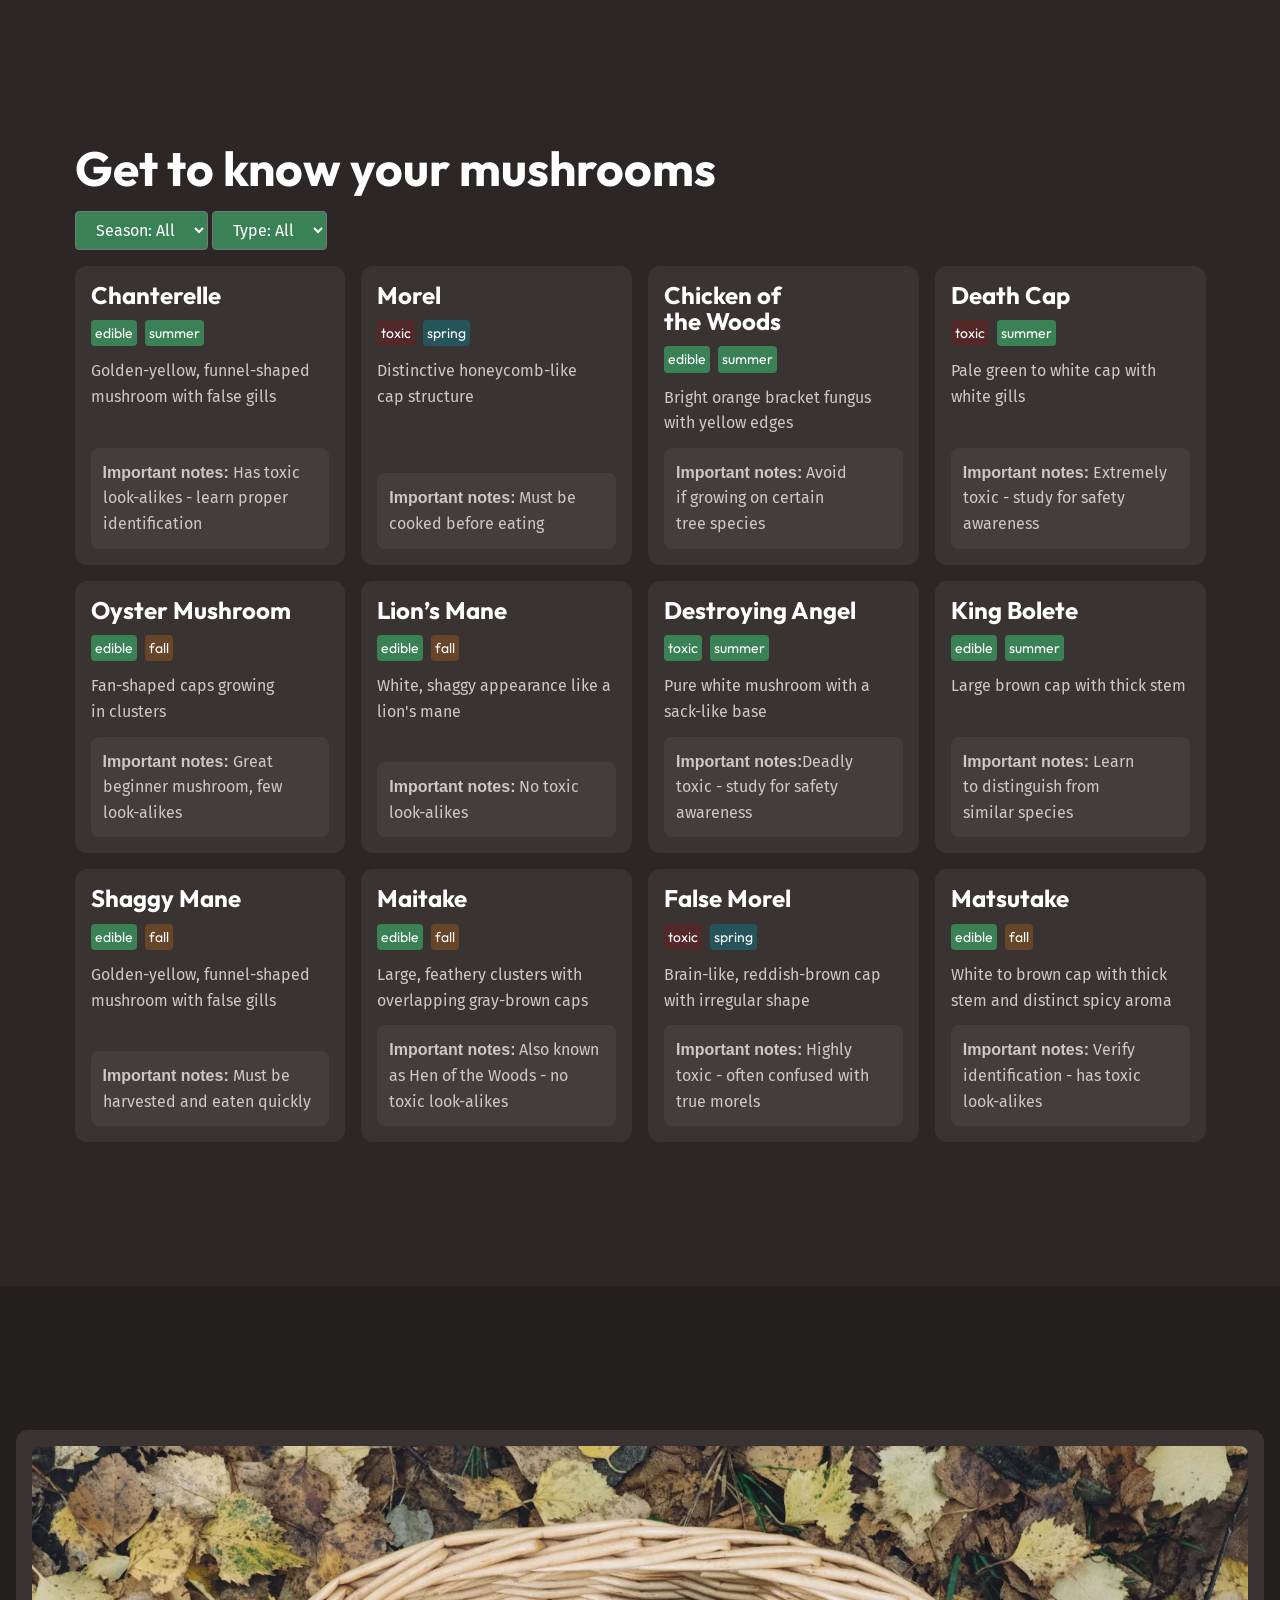
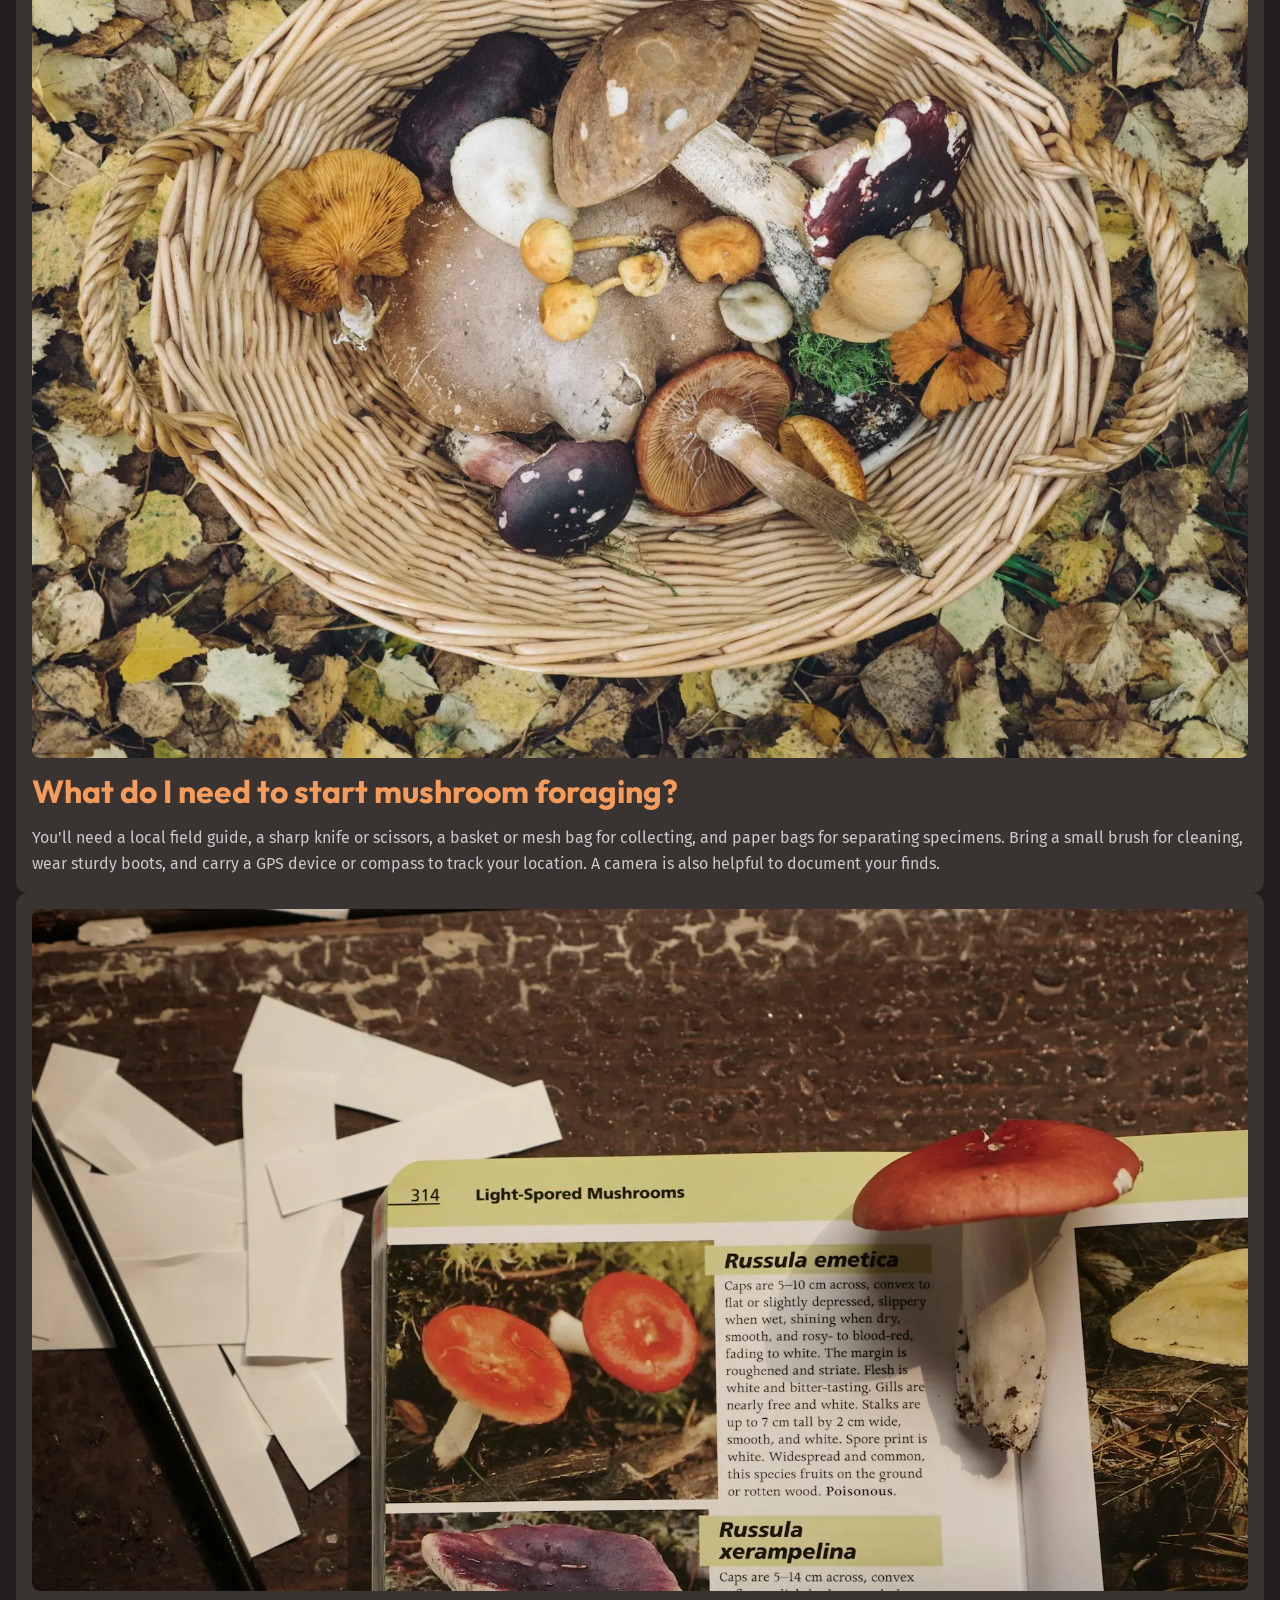
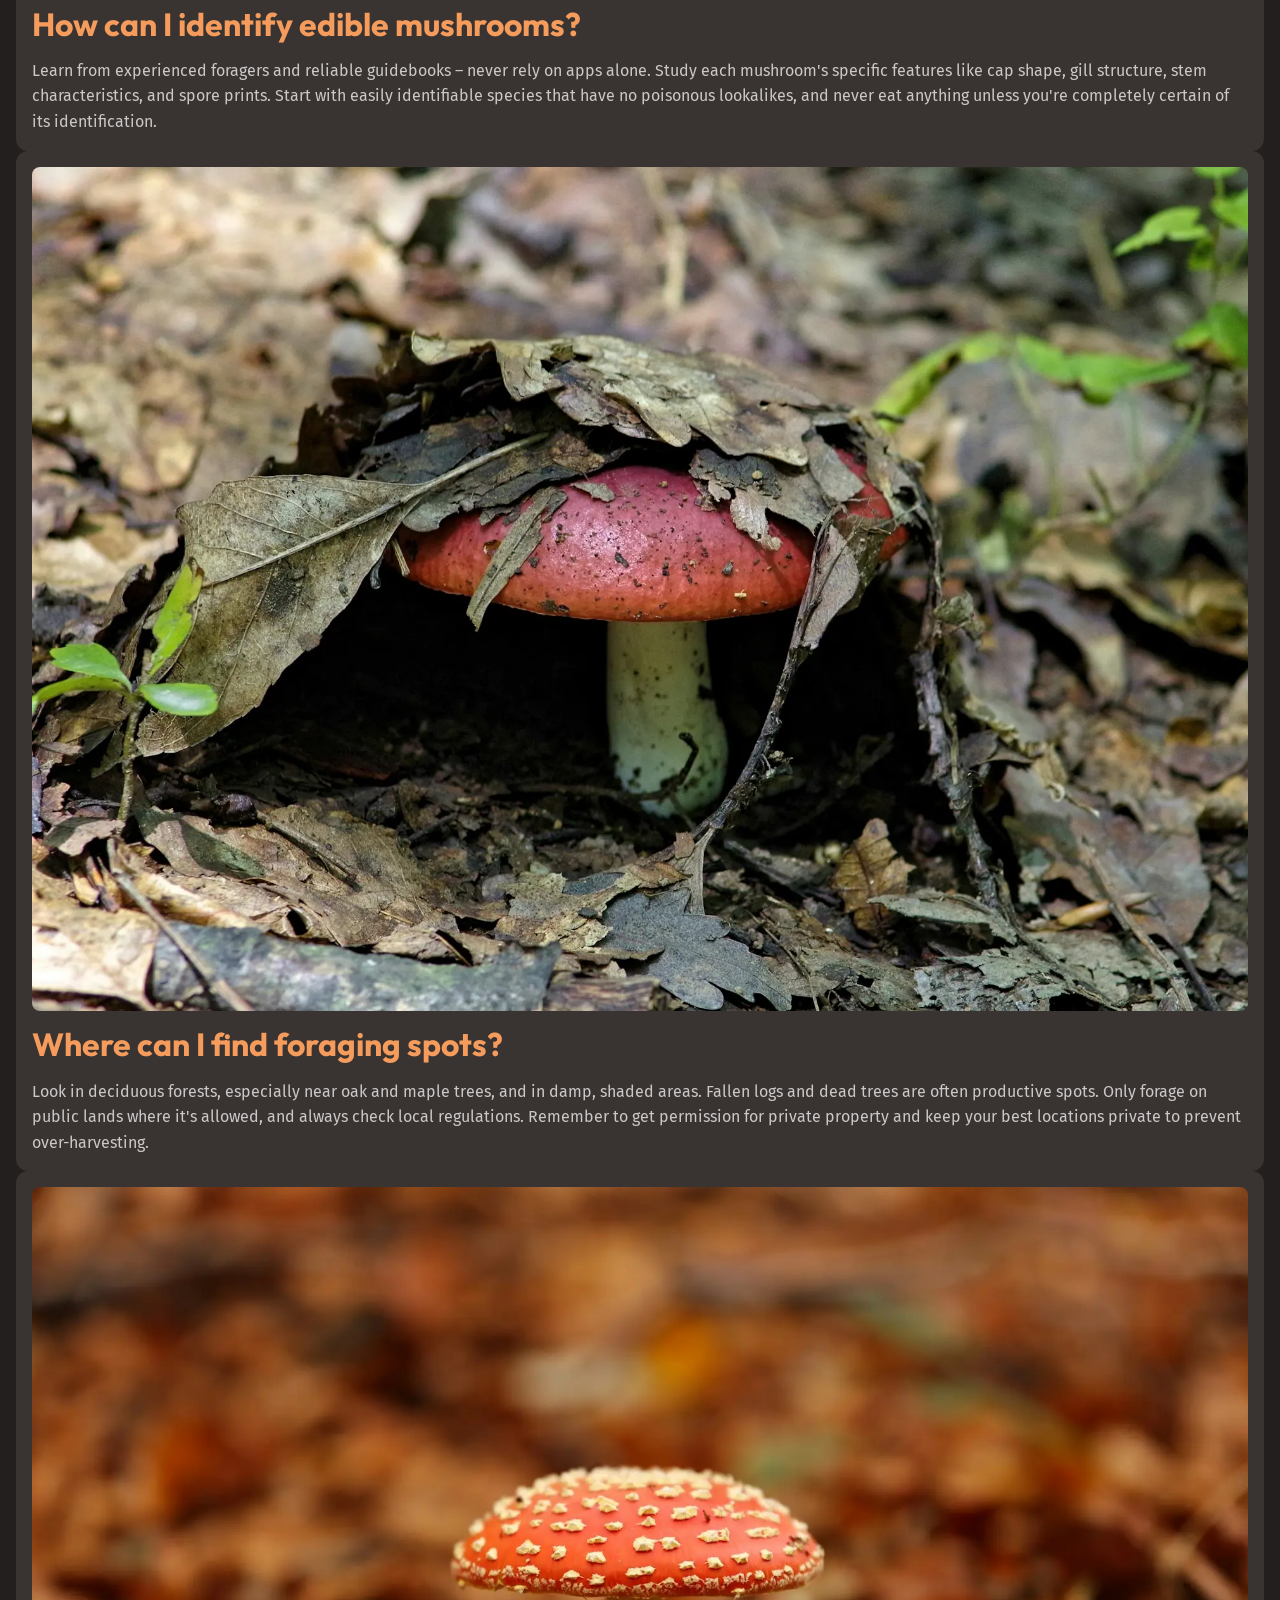
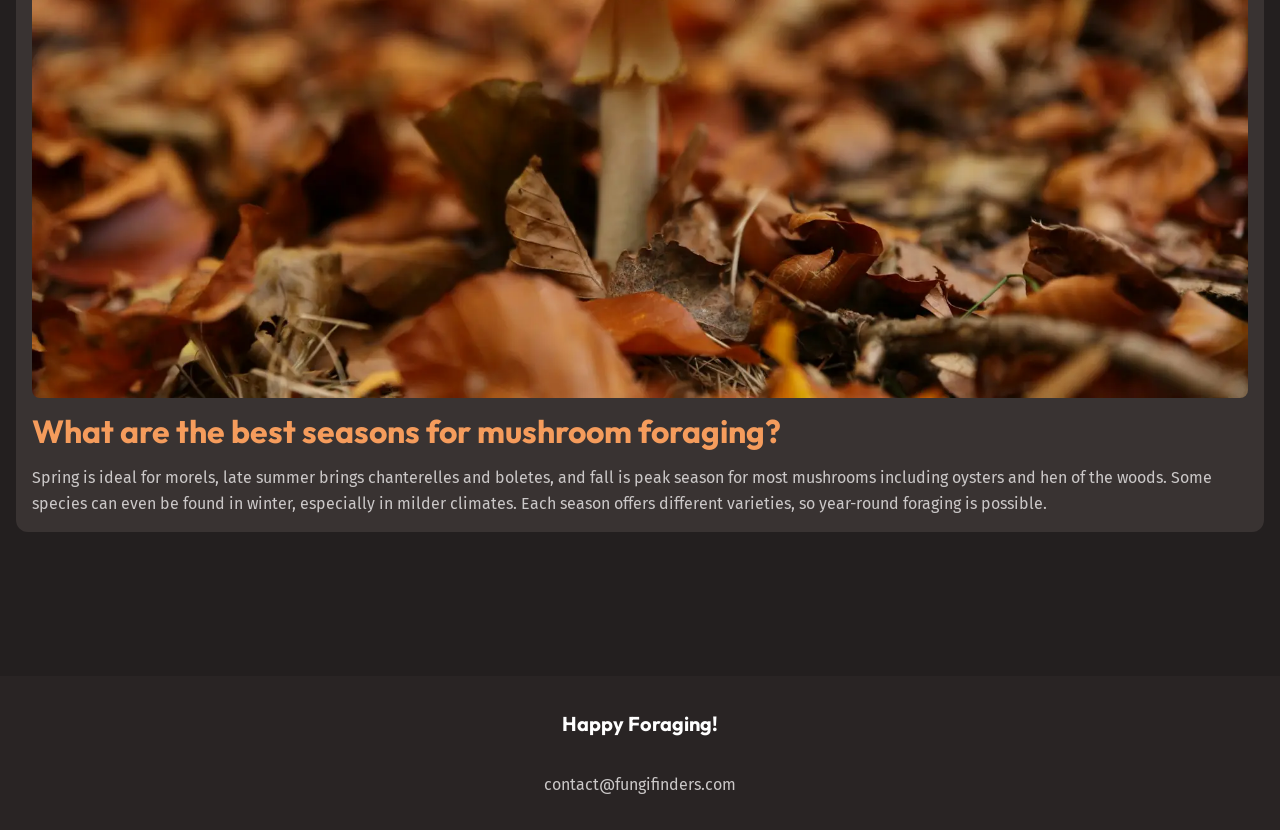
==== commit 760e1525: "[ADD] style select inputs" ====
--- a/mushroom-guide.html
+++ b/mushroom-guide.html
@@ -100,14 +100,14 @@
     <section class="section mushroom-guide">
         <div class="wrapper flow">
           <h2 class="section-title">Get to know your mushrooms</h2>
-          <div>
-            <select name="season" id="season" hidden>
+          <div class="flex-group">
+            <select name="season" id="season" >
               <option value="all">Season: All</option>
               <option value="spring">Spring</option>
               <option value="summer">Summer</option>
               <option value="fall">Fall</option>
             </select>
-            <select name="edible" id="edible" hidden>
+            <select name="edible" id="edible" >
               <option value="all">Type: All</option>
               <option value="edible">Edible</option>
               <option value="toxic">Toxic</option>
--- a/styles/styles.css
+++ b/styles/styles.css
@@ -137,6 +137,11 @@
     gap: 1rem 1rem;
     grid-template-columns: repeat(auto-fit, minmax(min(250px, 100%), 1fr));
   }
+
+  /* .flex-group {
+    display: flex;
+    gap: 1rem;
+  } */
 }
 
 @layer components {
@@ -251,8 +256,19 @@
     }
   }
 
+  .mushroom-guide {
+    --card-title-font-size: var(--font-size-lg);
+    --card-title-color: var(--text-high-contrast);
+    --card-gap: 0.75rem;
+  }
+
   .card {
+    display: flex;
+    flex-direction: column;
+
+    gap: var(--card-gap, 1rem);
     padding: 1rem;
+
     background-color: var(--background-light);
     border-radius: var(--border-radius-3);
 
@@ -262,8 +278,15 @@
   }
 
   .card__title {
-    font-size: var(--car-title-font-size, var(--font-size-heading-sm));
+    font-size: var(--card-title-font-size, var(--font-size-heading-sm));
     color: var(--card-title-color, var(--text-brand));
+  }
+
+  .card__note {
+    background-color: var(--background-extra-light);
+    padding: 0.75rem;
+    border-radius: var(--border-radius-2);
+    margin-block-start: auto;
   }
 
   .button {
@@ -305,6 +328,43 @@
       color: var(--text-brand);
     }
   }
+  .tag-list {
+    display: flex;
+    flex-wrap: wrap;
+    gap: 0.5rem;
+
+    li {
+      font-family: var(--ff-heading);
+      font-size: var(--font-size-sm);
+      color: var(--text-high-contrast);
+      border-radius: var(--border-radius-1);
+      background-color: var(--tag-bg-clr);
+      padding: 0.125rem 0.25rem;
+    }
+
+    [data-edible="edible"] {
+      --tag-bg-clr: var(--background-accent-main);
+    }
+    [data-edible="toxic"] {
+      --tag-bg-clr: var(--clr-red-500);
+    }
+    [data-season="summer"] {
+      --tag-bg-clr: var(--background-accent-main);
+    }
+    [data-season="spring"] {
+      --tag-bg-clr: var(--clr-teal-500);
+    }
+    [data-season="fall"] {
+      --tag-bg-clr: var(--clr-orange-500);
+    }
+  }
+
+  select {
+    padding: 0.5rem 1rem;
+    background-color: var(--background-accent-main);
+    border-radius: var(--border-radius-1);
+    color: var(--text-high-contrast);
+  }
 }
 
 @layer utilities {
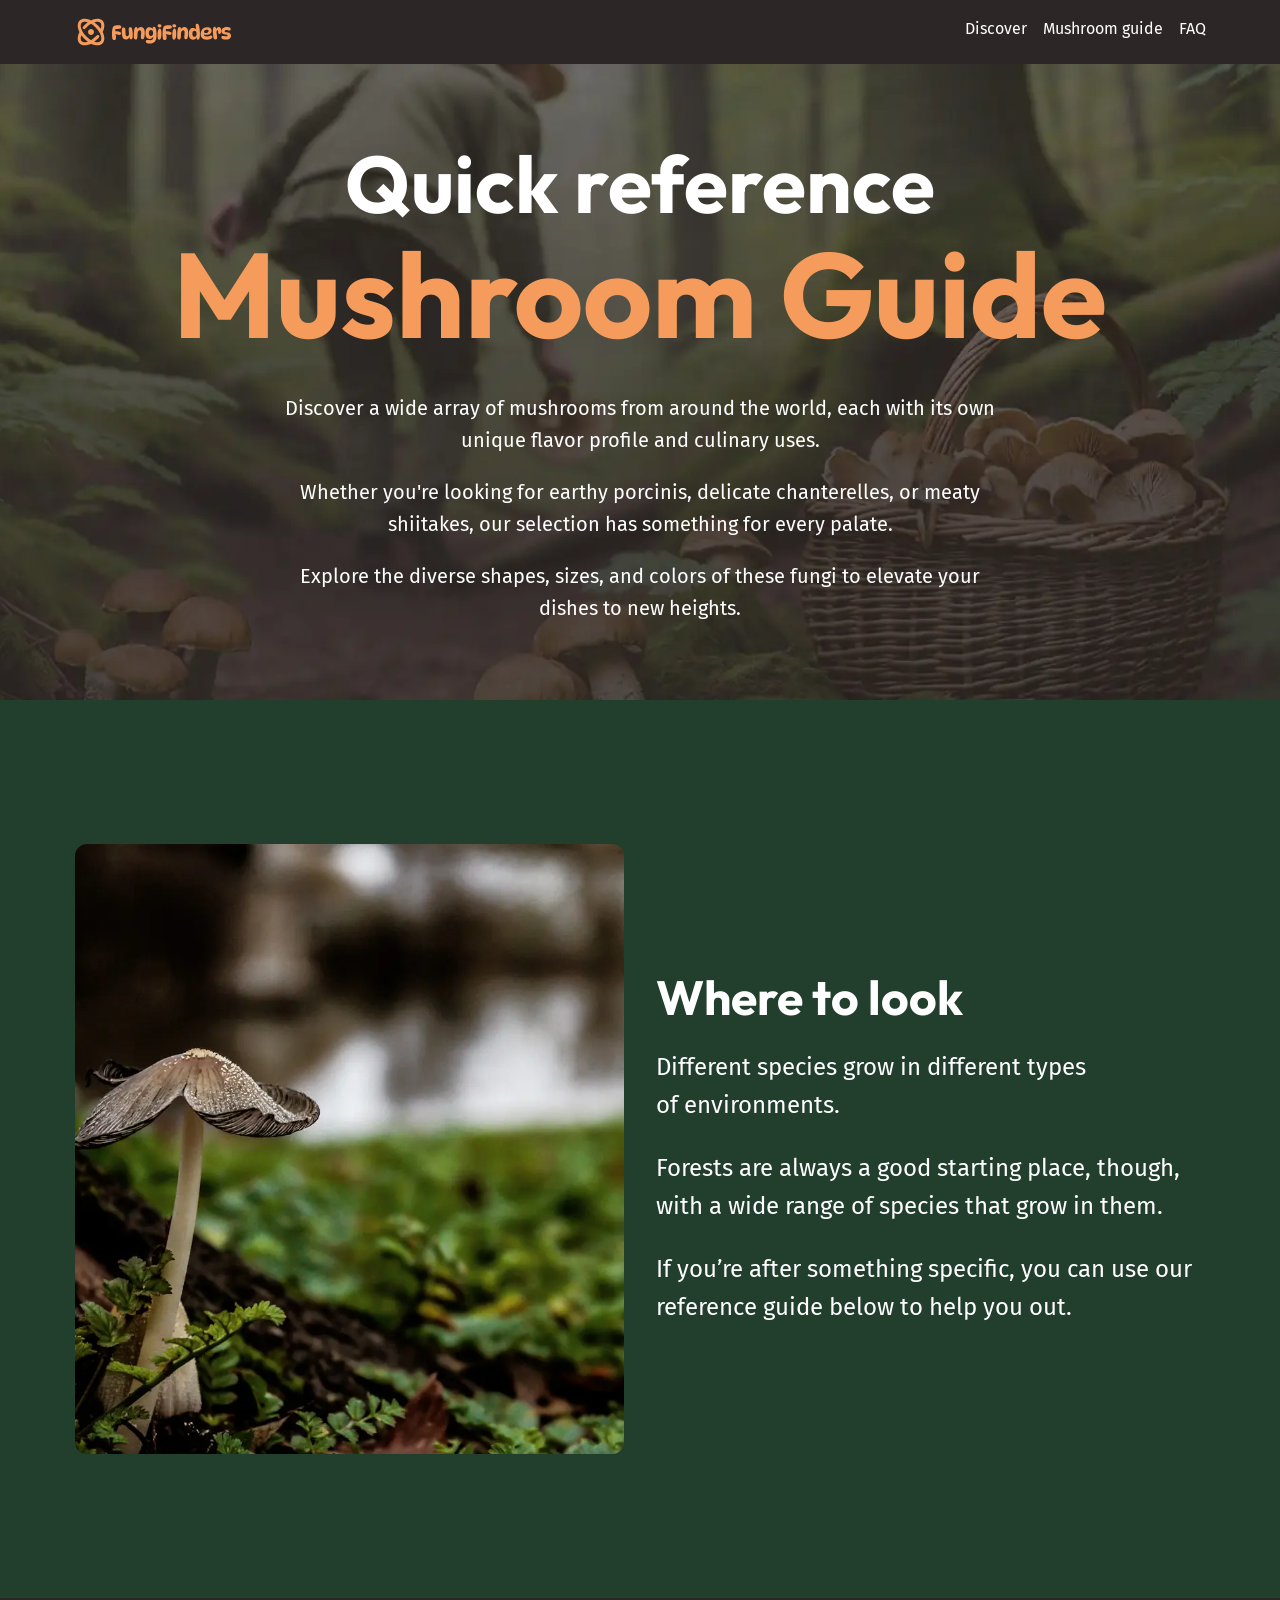
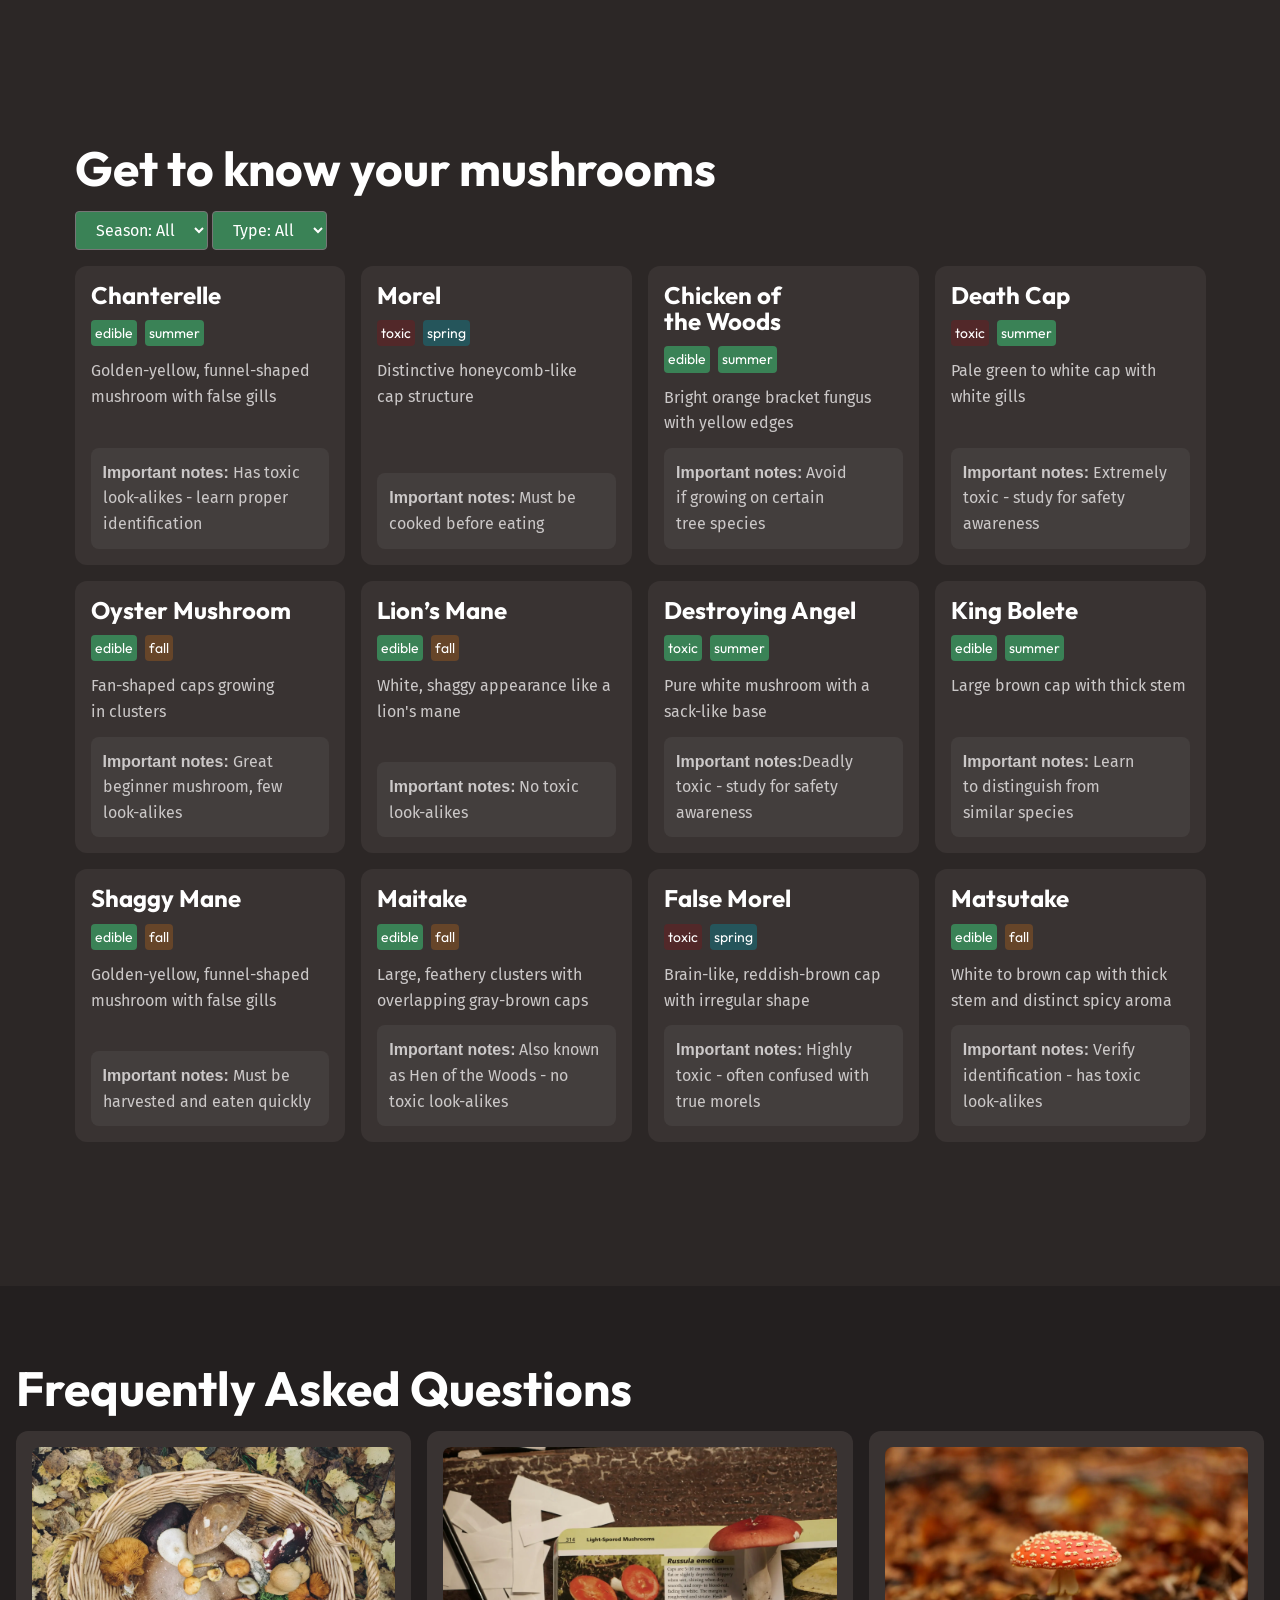
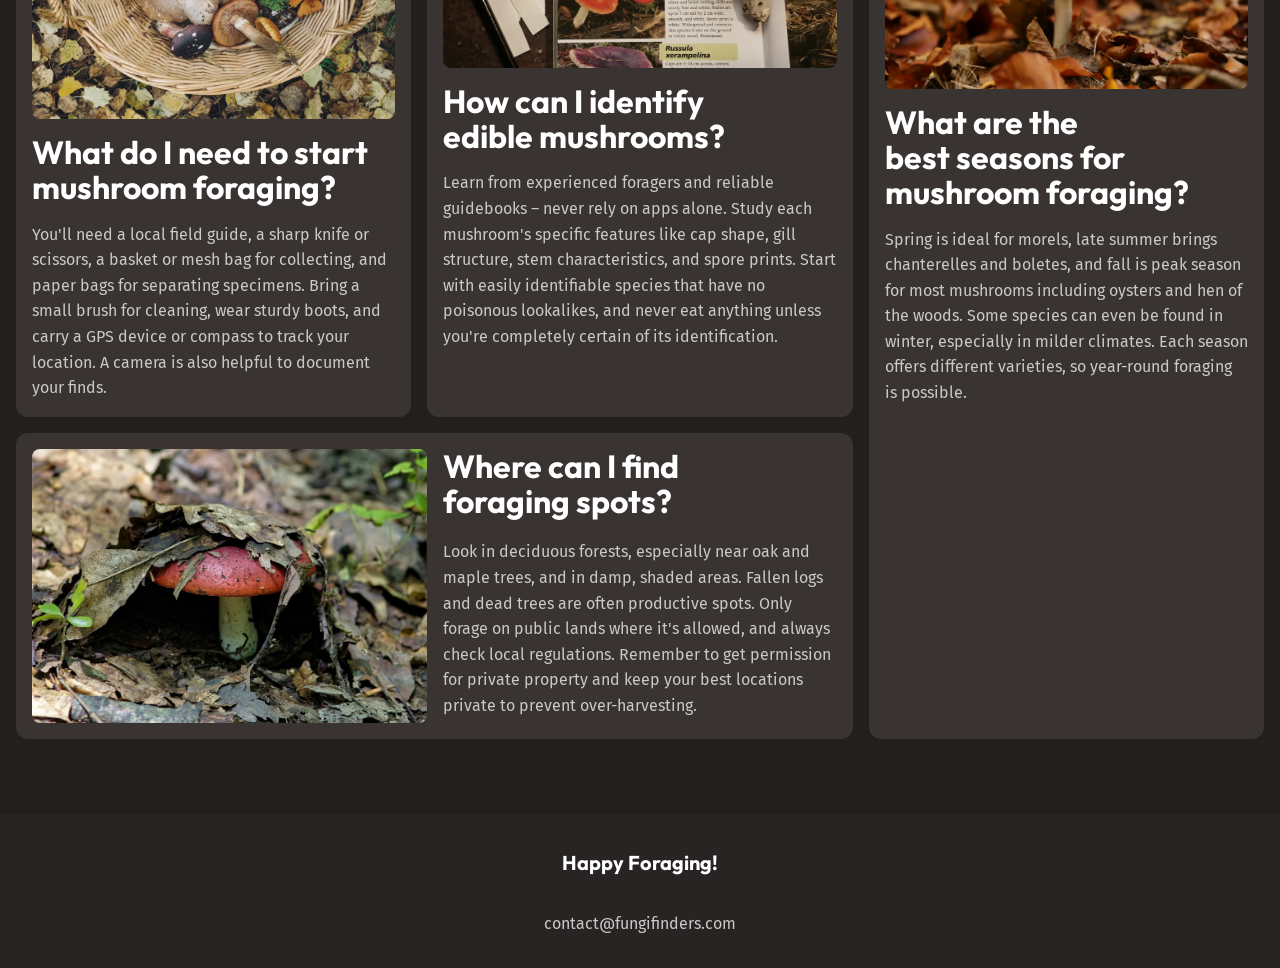
==== commit a23d4215: "[ADD] FAQ section bento grid design" ====
--- a/mushroom-guide.html
+++ b/mushroom-guide.html
@@ -97,17 +97,17 @@
         </div>
       </section>
 
-    <section class="section mushroom-guide">
+      <section class="section mushroom-guide">
         <div class="wrapper flow">
           <h2 class="section-title">Get to know your mushrooms</h2>
           <div class="flex-group">
-            <select name="season" id="season" >
+            <select name="season" id="season">
               <option value="all">Season: All</option>
               <option value="spring">Spring</option>
               <option value="summer">Summer</option>
               <option value="fall">Fall</option>
             </select>
-            <select name="edible" id="edible" >
+            <select name="edible" id="edible">
               <option value="all">Type: All</option>
               <option value="edible">Edible</option>
               <option value="toxic">Toxic</option>
@@ -423,69 +423,80 @@
         </div>
       </section>
 
-      <section class="section background-extra-dark">
-        <div class="wrapper" data-width="wide">
-          <div class="card">
-            <img
-              src="/assets/start-foraging.webp"
-              alt="A basket full of wild mushrooms"
-            />
-            <h3 class="card__title">
-              What do I need to start mushroom foraging?
-            </h3>
-            <p>
-              You'll need a local field guide, a sharp knife or scissors, a
-              basket or mesh bag for collecting, and paper bags for separating
-              specimens. Bring a small brush for cleaning, wear sturdy boots,
-              and carry a GPS device or compass to track your location. A camera
-              is also helpful to document your finds.
-            </p>
-          </div>
-          <div class="card">
-            <img
-              src="/assets/identify-mushrooms.webp"
-              alt="A mushroom on top of a book, showing the information about that mushroom."
-            />
-            <h3 class="card__title">How can I identify edible mushrooms?</h3>
-            <p>
-              Learn from experienced foragers and reliable guidebooks – never
-              rely on apps alone. Study each mushroom's specific features like
-              cap shape, gill structure, stem characteristics, and spore prints.
-              Start with easily identifiable species that have no poisonous
-              lookalikes, and never eat anything unless you're completely
-              certain of its identification.
-            </p>
-          </div>
-          <div class="card">
-            <img
-              src="/assets/where-to-find.webp"
-              alt="A wet mushroom with a red cap, poking out from a pile of leaves."
-            />
-            <h3 class="card__title">Where can I find foraging spots?</h3>
-            <p>
-              Look in deciduous forests, especially near oak and maple trees,
-              and in damp, shaded areas. Fallen logs and dead trees are often
-              productive spots. Only forage on public lands where it's allowed,
-              and always check local regulations. Remember to get permission for
-              private property and keep your best locations private to prevent
-              over-harvesting.
-            </p>
-          </div>
-          <div class="card">
-            <img
-              src="/assets/best-seasons.webp"
-              alt="A red capped mushroom with white dots on it growing out of a leafy forest floor."
-            />
-            <h3 class="card__title">
-              What are the best seasons for mushroom foraging?
-            </h3>
-            <p>
-              Spring is ideal for morels, late summer brings chanterelles and
-              boletes, and fall is peak season for most mushrooms including
-              oysters and hen of the woods. Some species can even be found in
-              winter, especially in milder climates. Each season offers
-              different varieties, so year-round foraging is possible.
-            </p>
+      <!-- FAQ section -->
+      <section
+        id="faq"
+        class="background-extra-dark section"
+        data-padding="compact"
+      >
+        <div class="wrapper flow" data-width="wide">
+          <h2 class="section-title">Frequently Asked Questions</h2>
+          <div class="faq-bento">
+            <div class="card">
+              <img
+                src="/assets/start-foraging.webp"
+                alt="a basket full of a viarity of wild mushrooms"
+              />
+              <h3 class="card__title">
+                What do I need to start mushroom foraging?
+              </h3>
+              <p>
+                You'll need a local field guide, a sharp knife or scissors, a
+                basket or mesh bag for collecting, and paper bags for separating
+                specimens. Bring a small brush for cleaning, wear sturdy boots,
+                and carry a GPS device or compass to track your location. A
+                camera is also helpful to document your finds.
+              </p>
+            </div>
+
+            <div class="card">
+              <img
+                src="/assets/identify-mushrooms.webp"
+                alt="A wild mushroom on top of a page in a mushroom identification book, giving detailed information about that mushroom"
+              />
+              <h3 class="card__title">How can I identify edible mushrooms?</h3>
+              <p>
+                Learn from experienced foragers and reliable guidebooks – never
+                rely on apps alone. Study each mushroom's specific features like
+                cap shape, gill structure, stem characteristics, and spore
+                prints. Start with easily identifiable species that have no
+                poisonous lookalikes, and never eat anything unless you're
+                completely certain of its identification.
+              </p>
+            </div>
+
+            <div class="card">
+              <img
+                src="/assets/where-to-find.webp"
+                alt="A mushroom under a pile of leaves, with only one side of it visible"
+              />
+              <h3 class="card__title">Where can I find foraging spots?</h3>
+              <p>
+                Look in deciduous forests, especially near oak and maple trees,
+                and in damp, shaded areas. Fallen logs and dead trees are often
+                productive spots. Only forage on public lands where it's
+                allowed, and always check local regulations. Remember to get
+                permission for private property and keep your best locations
+                private to prevent over-harvesting.
+              </p>
+            </div>
+
+            <div class="card">
+              <img
+                src="/assets/best-seasons.webp"
+                alt="A white stemmed mushroom, with a bright orange cap with white spots"
+              />
+              <h3 class="card__title">
+                What are the best seasons for mushroom foraging?
+              </h3>
+              <p>
+                Spring is ideal for morels, late summer brings chanterelles and
+                boletes, and fall is peak season for most mushrooms including
+                oysters and hen of the woods. Some species can even be found in
+                winter, especially in milder climates. Each season offers
+                different varieties, so year-round foraging is possible.
+              </p>
+            </div>
           </div>
         </div>
       </section>
--- a/styles/styles.css
+++ b/styles/styles.css
@@ -328,6 +328,7 @@
       color: var(--text-brand);
     }
   }
+ 
   .tag-list {
     display: flex;
     flex-wrap: wrap;
@@ -364,6 +365,58 @@
     background-color: var(--background-accent-main);
     border-radius: var(--border-radius-1);
     color: var(--text-high-contrast);
+  }
+
+  .faq-bento {
+    --card-title-color: var(--text-high-contrast);
+
+    display: grid;
+    gap: 1rem;
+    grid-template-areas:
+      "card-one"
+      "card-two"
+      "card-three"
+      "card-four";
+
+    @media (width > 500px) {
+      grid-template-areas:
+        "card-one card-two"
+        "card-four card-three";
+    }
+
+    @media (width > 720px) {
+      grid-template-areas:
+        "card-one card-two card-four"
+        "card-three card-three card-four";
+    }
+
+    .card > img {
+      width: 100%;
+      object-fit: cover;
+    }
+
+    .card:nth-child(1) {
+      grid-area: card-one;
+    }
+    .card:nth-child(2) {
+      grid-area: card-two;
+    }
+    .card:nth-child(3) {
+      grid-area: card-three;
+
+      @media (width > 720px) {
+        display: grid;
+        grid-template-columns: repeat(2, 1fr);
+
+        img {
+          grid-column: 1/2;
+          grid-row: 1/3;
+        }
+      }
+    }
+    .card:nth-child(4) {
+      grid-area: card-four;
+    }
   }
 }
 
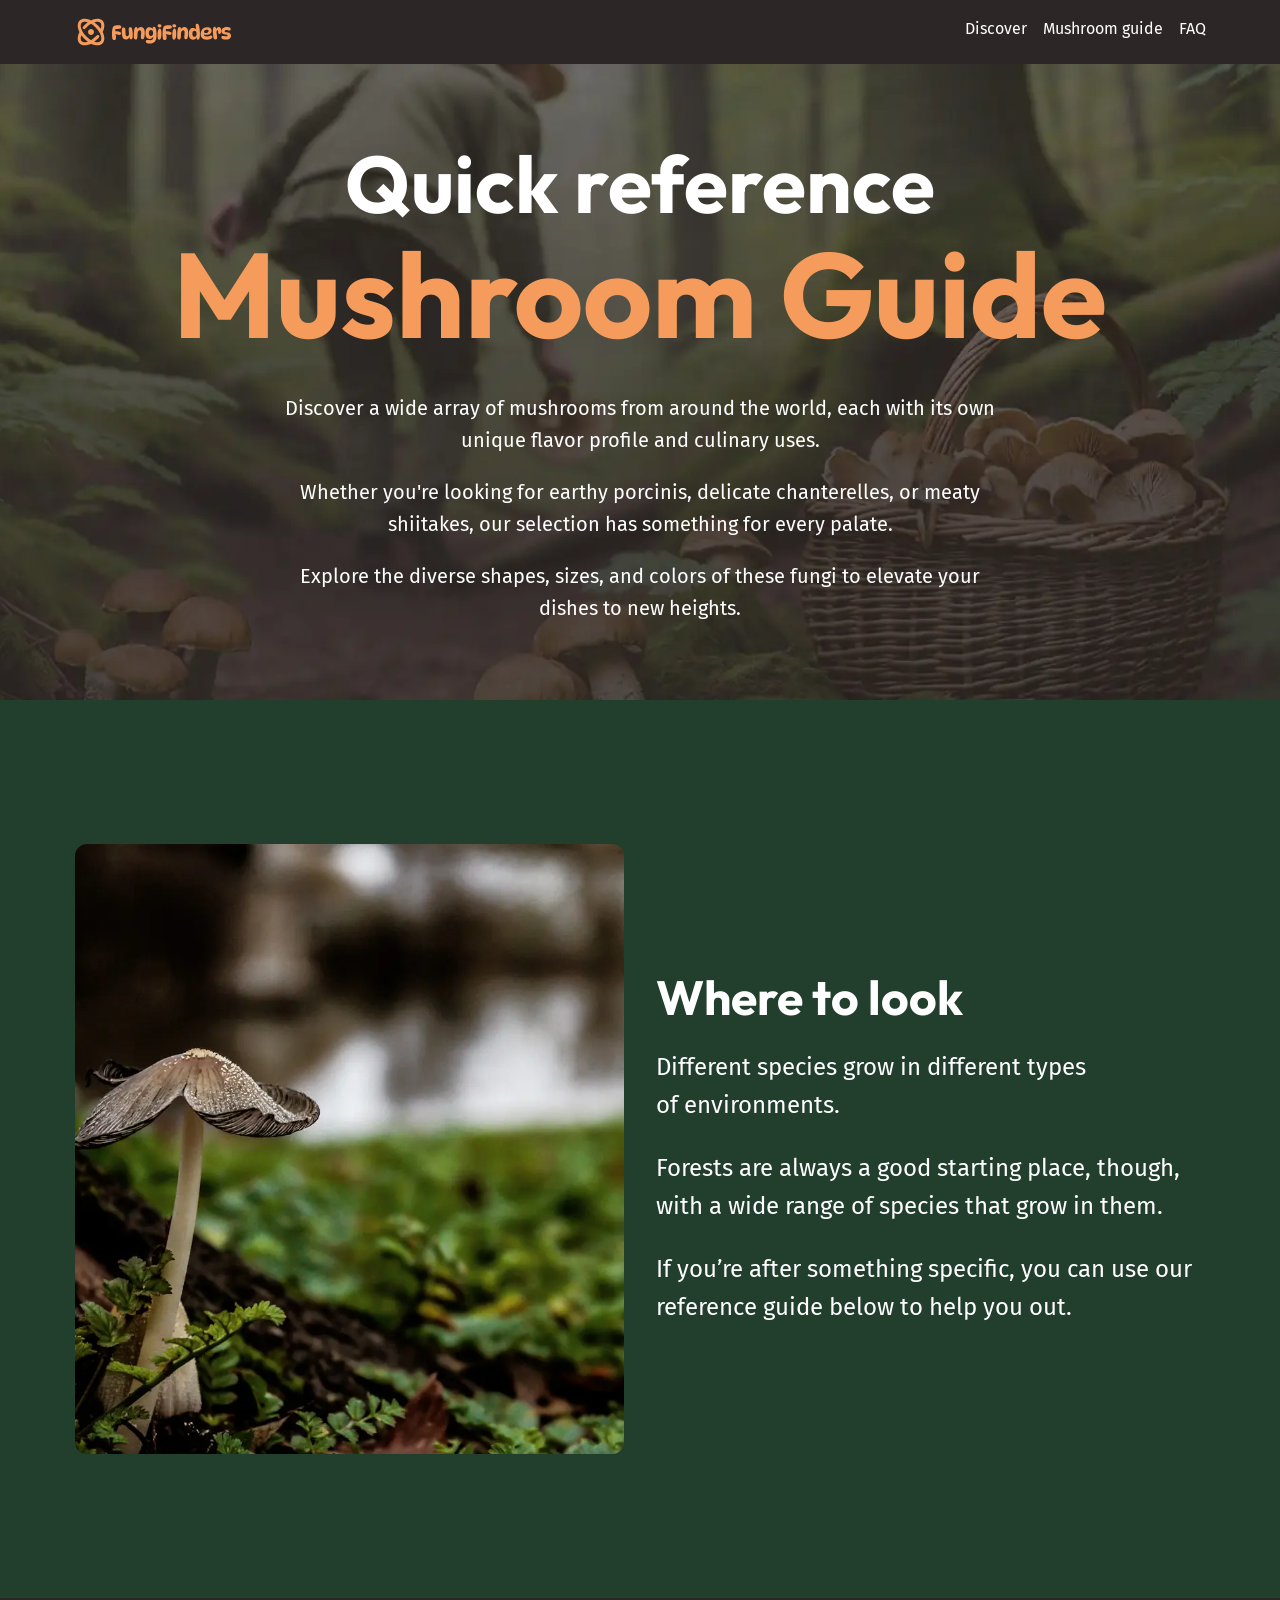
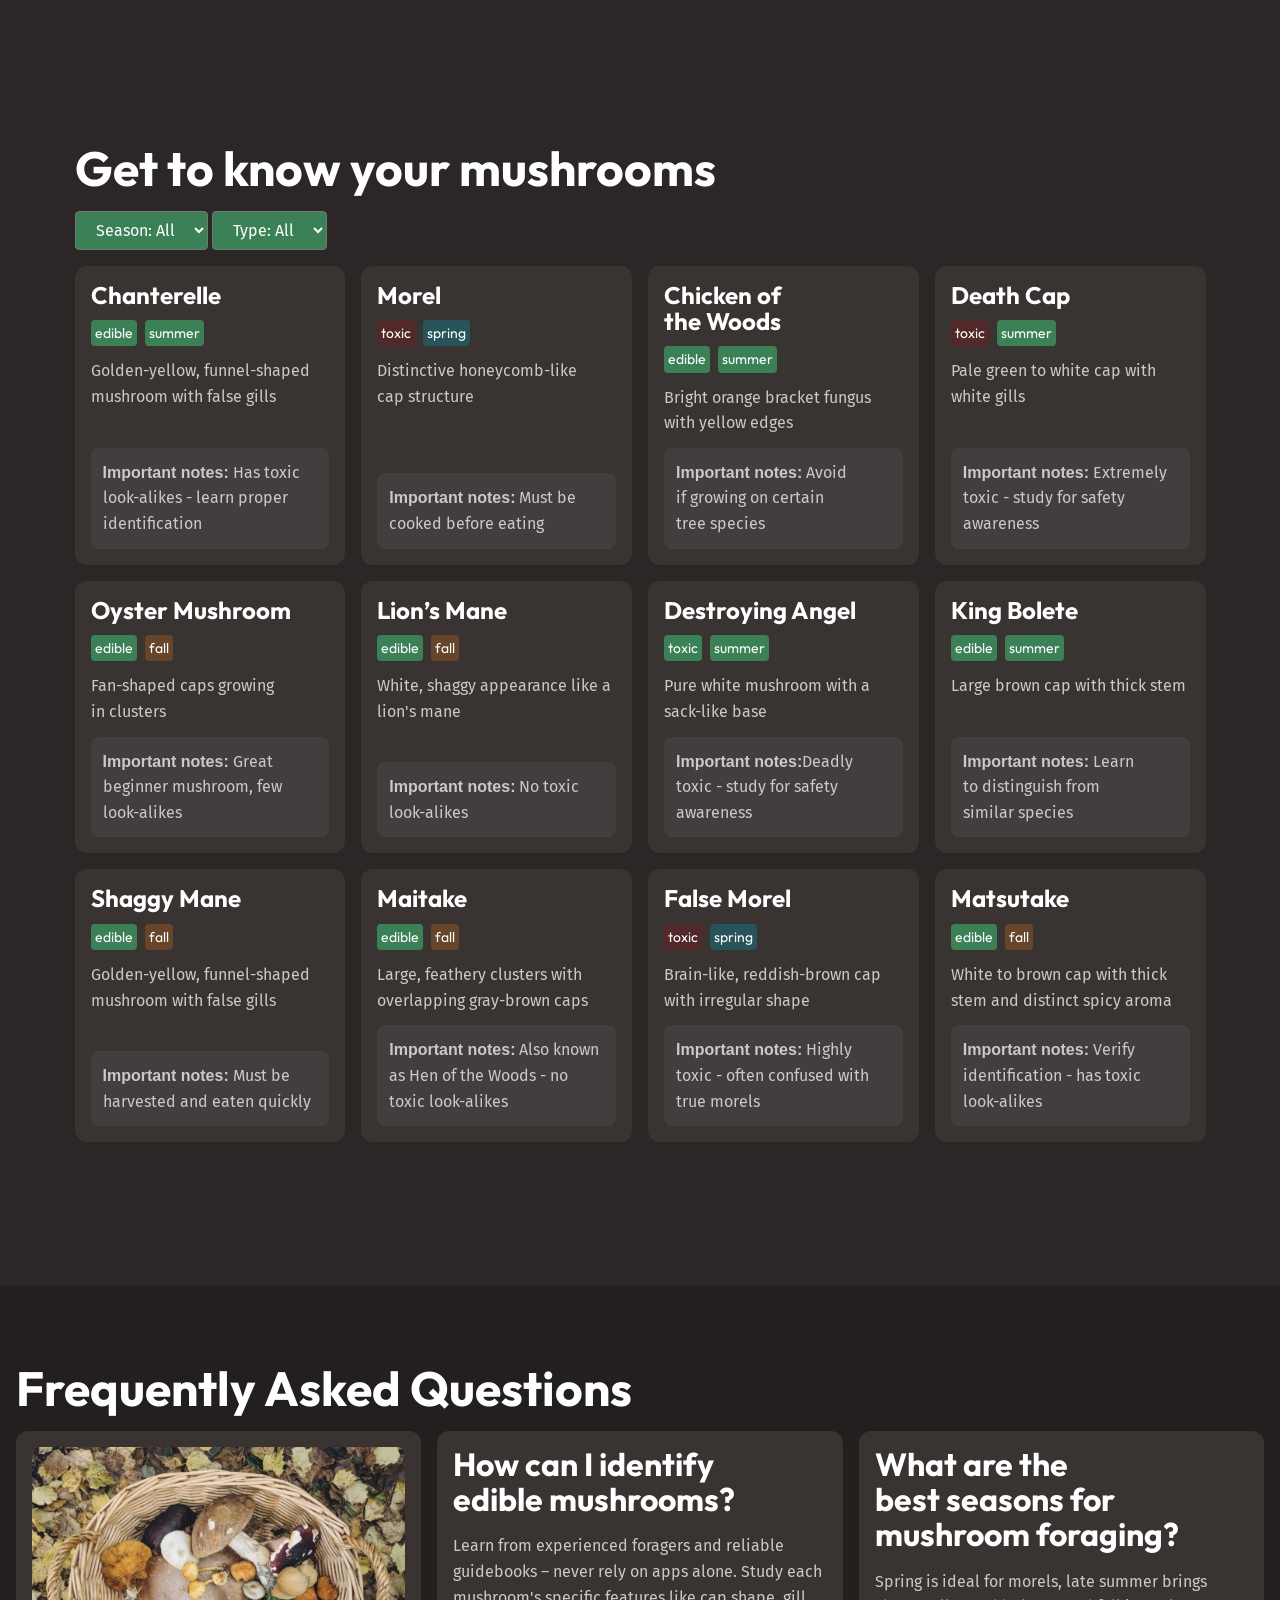
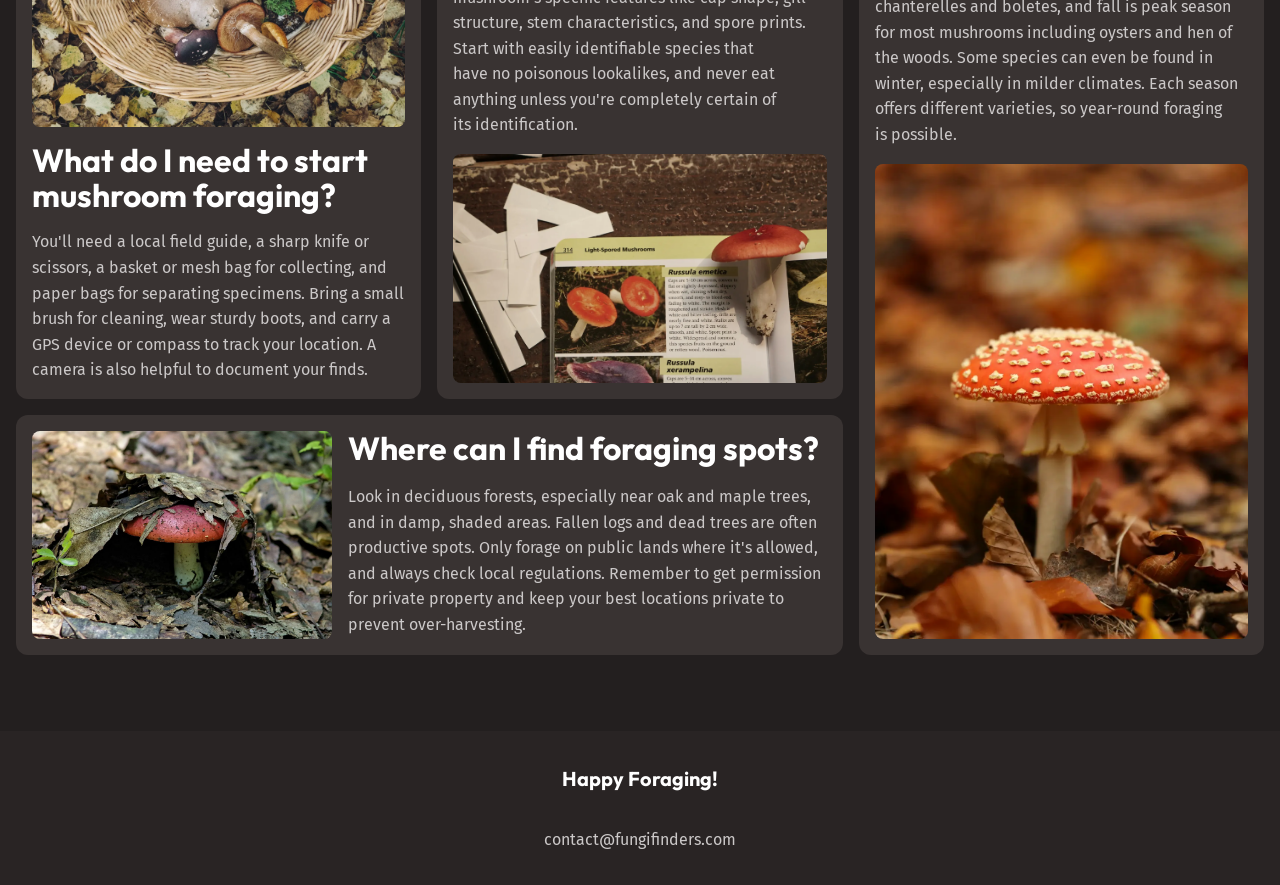
==== commit 468b481b: "[ADD] links  to navigation" ====
--- a/mushroom-guide.html
+++ b/mushroom-guide.html
@@ -31,13 +31,13 @@
           <nav id="primary-nav" class="primary-nav">
             <ul role="list">
               <li>
-                <a href="/">Discover</a>
+                <a href="/index.html">Discover</a>
               </li>
               <li>
-                <a href="#">Mushroom guide</a>
+                <a href="/mushroom-guide.html">Mushroom guide</a>
               </li>
               <li>
-                <a href="#">FAQ</a>
+                <a href="/mushroom-guide.html#faq">FAQ</a>
               </li>
             </ul>
           </nav>
--- a/styles/styles.css
+++ b/styles/styles.css
@@ -328,7 +328,7 @@
       color: var(--text-brand);
     }
   }
- 
+
   .tag-list {
     display: flex;
     flex-wrap: wrap;
@@ -378,44 +378,51 @@
       "card-three"
       "card-four";
 
-    @media (width > 500px) {
+    .card:nth-child(1) {
+      grid-area: card-one;
+    }
+    .card:nth-child(2) {
+      grid-area: card-two;
+    }
+    .card:nth-child(3) {
+      grid-area: card-three;
+    }
+    .card:nth-child(4) {
+      grid-area: card-four;
+    }
+
+    .card > img {
+      height: 100%;
+      object-fit: cover;
+    }
+
+    @media (width > 600px) {
+      grid-template-columns: repeat(2, 1fr);
       grid-template-areas:
         "card-one card-two"
-        "card-four card-three";
-    }
-
-    @media (width > 720px) {
+        "card-three card-four";
+
+      .card:nth-child(even) img {
+        order: 3;
+      }
+    }
+
+    @media (width > 900px) {
+      grid-template-columns: repeat(3, 1fr);
+
       grid-template-areas:
         "card-one card-two card-four"
         "card-three card-three card-four";
-    }
-
-    .card > img {
-      width: 100%;
-      object-fit: cover;
-    }
-
-    .card:nth-child(1) {
-      grid-area: card-one;
-    }
-    .card:nth-child(2) {
-      grid-area: card-two;
-    }
-    .card:nth-child(3) {
-      grid-area: card-three;
-
-      @media (width > 720px) {
+
+      .card:nth-child(3) {
         display: grid;
-        grid-template-columns: repeat(2, 1fr);
+        grid-template-columns: 300px 1fr;
 
         img {
-          grid-column: 1/2;
-          grid-row: 1/3;
+          grid-column: 1;
+          grid-row: 1 / 3;
         }
       }
-    }
-    .card:nth-child(4) {
-      grid-area: card-four;
     }
   }
 }
